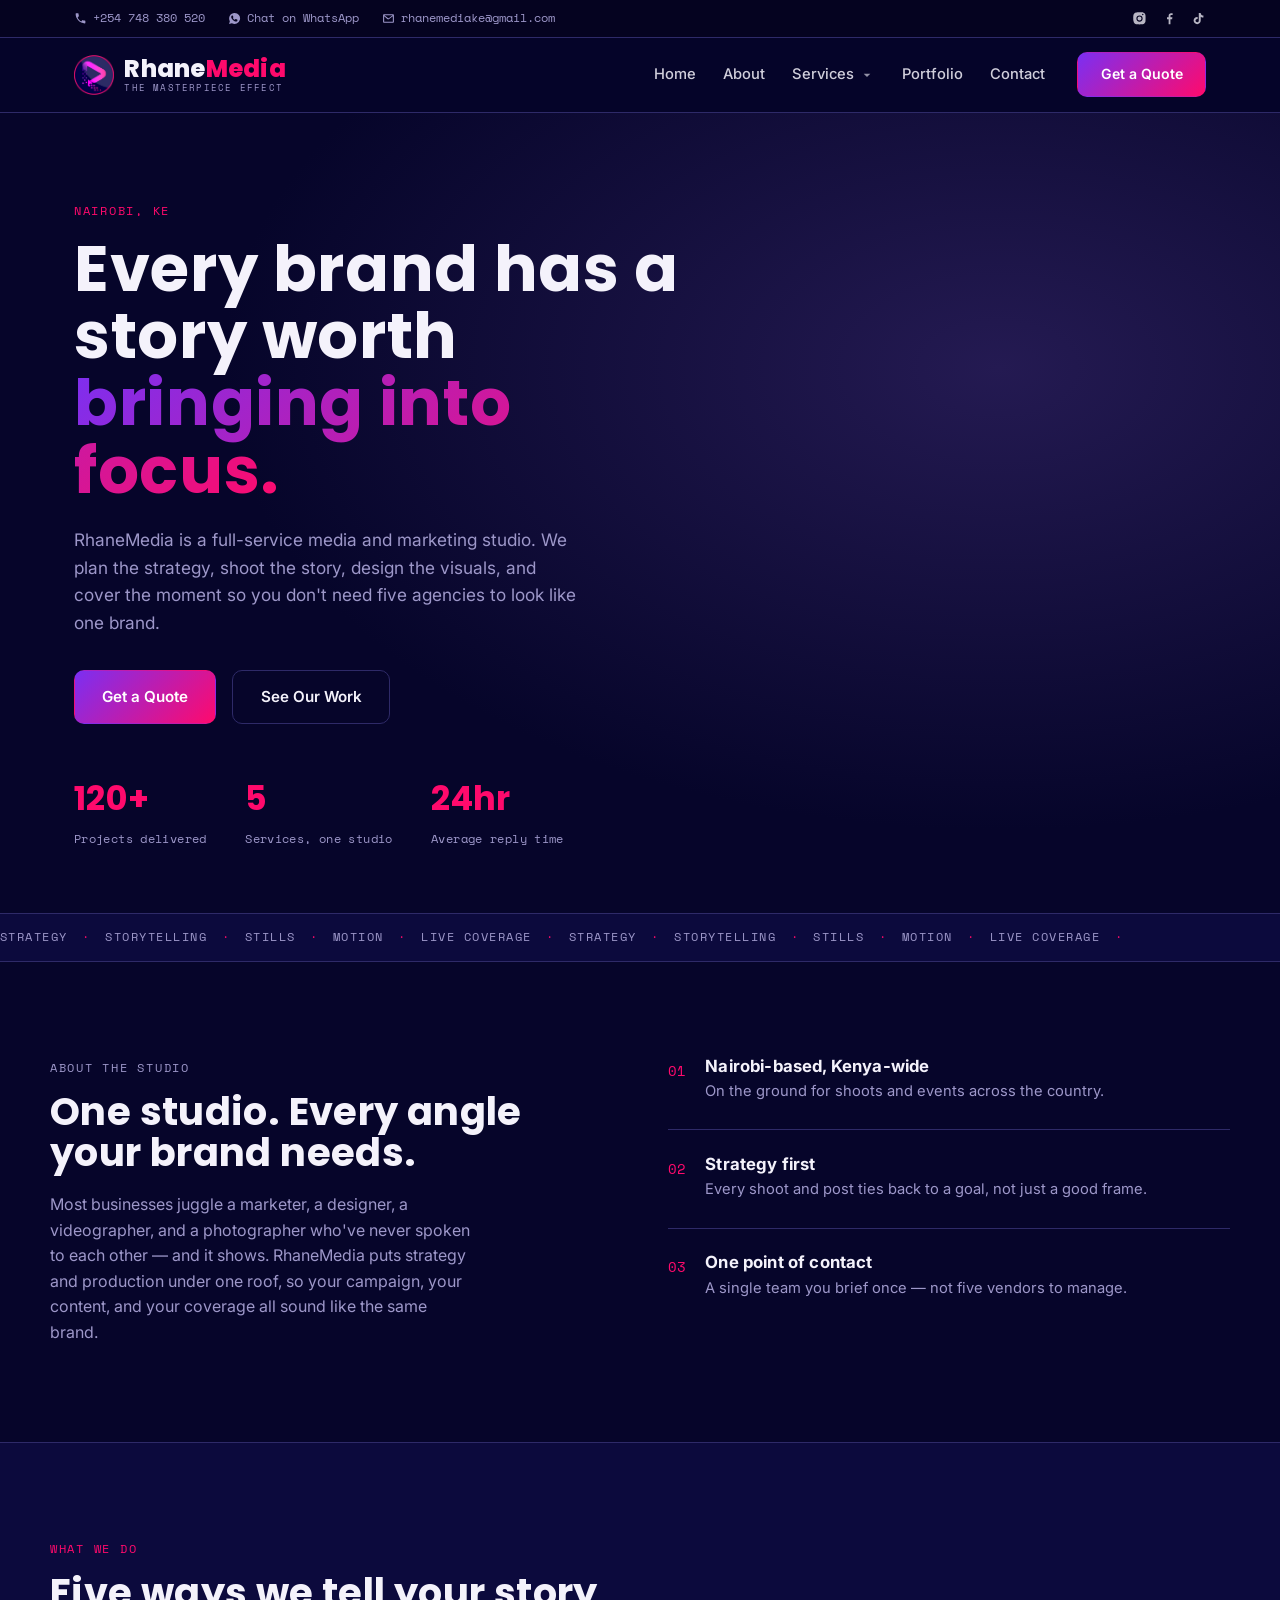
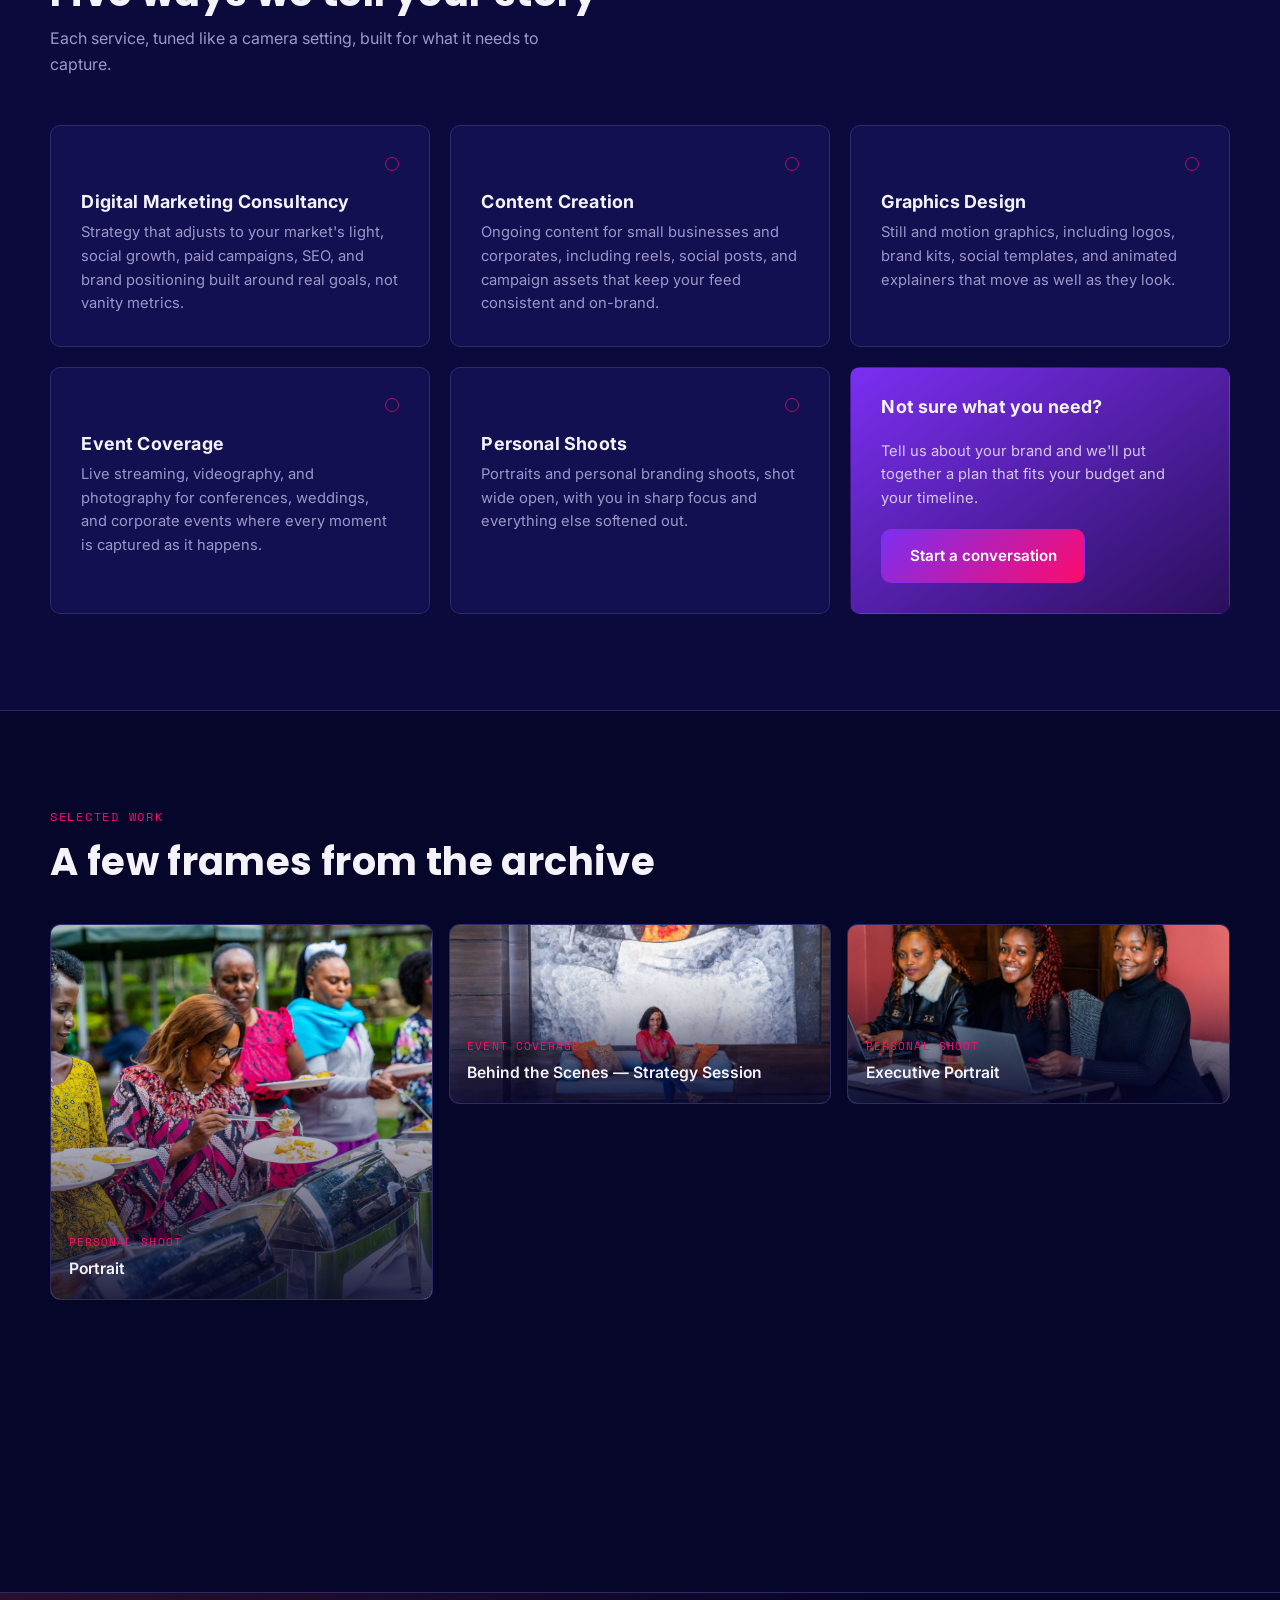
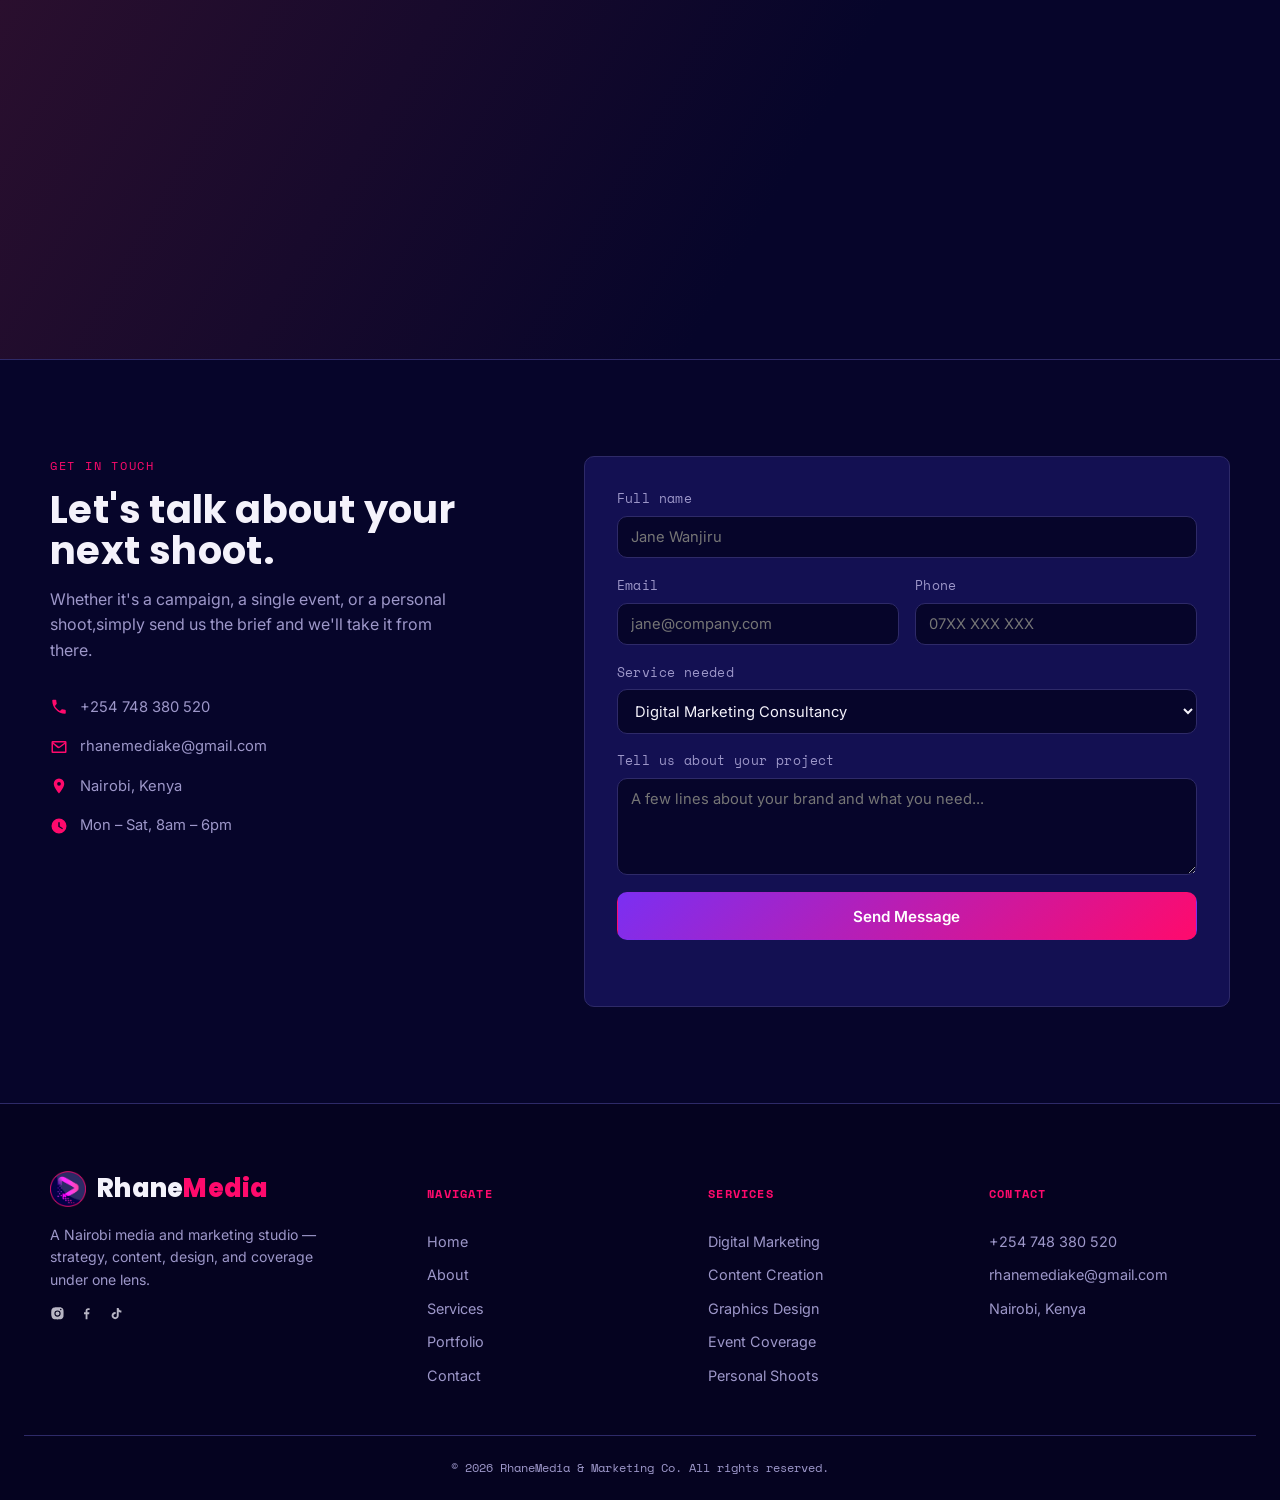
==== index.html @ 220471e3 "f" ====
<!DOCTYPE html>
<html lang="en">
<head>
<meta charset="UTF-8">
<meta name="viewport" content="width=device-width, initial-scale=1.0">
<title>RhaneMedia &mdash; Media &amp; Marketing Studio, Nairobi</title>
<meta name="description" content="RhaneMedia is a Nairobi-based media and marketing studio: digital marketing consultancy, content creation, graphics design, event coverage and personal shoots.">
<link rel="icon" type="image/png" href="logo.png">

<link rel="preconnect" href="https://fonts.googleapis.com">
<link rel="preconnect" href="https://fonts.gstatic.com" crossorigin>
<link href="https://fonts.googleapis.com/css2?family=Poppins:wght@700;800;900&family=Inter:wght@400;500;600;700&family=Space+Mono:wght@400;700&display=swap" rel="stylesheet">

<link rel="stylesheet" href="style.css">
</head>
<body>

<!-- ============ HEADER ============ -->
<header class="site-header" id="top">
  <div class="topbar">
    <div class="topbar__inner">
      <div class="topbar__contact">
        <a href="tel:+254748380520" class="topbar__item">
          <svg viewBox="0 0 24 24" class="icon" aria-hidden="true"><path d="M6.6 10.8c1.4 2.8 3.8 5.1 6.6 6.6l2.2-2.2c.3-.3.7-.4 1-.2 1.1.4 2.3.6 3.6.6.6 0 1 .4 1 1V20c0 .6-.4 1-1 1C10.9 21 3 13.1 3 3.4c0-.6.4-1 1-1h3.4c.6 0 1 .4 1 1 0 1.3.2 2.5.6 3.6.1.3 0 .7-.2 1L6.6 10.8z"/></svg>
          <span>+254 748 380 520</span>
        </a>
        <a href="https://wa.me/254748380520" class="topbar__item" target="_blank" rel="noopener">
          <svg viewBox="0 0 24 24" class="icon" aria-hidden="true"><path d="M12 2a10 10 0 0 0-8.6 15L2 22l5.2-1.4A10 10 0 1 0 12 2zm5.7 14.2c-.2.7-1.4 1.3-2 1.4-.5.1-1.1.1-1.8-.1-.4-.1-1-.3-1.7-.6-3-1.3-5-4.3-5.1-4.5-.2-.2-1.2-1.6-1.2-3.1s.8-2.2 1-2.5c.3-.3.6-.3.8-.3h.6c.2 0 .4 0 .7.5.2.6.8 2 .9 2.1.1.2.1.4 0 .6-.6 1.2-1.2 1.1-.7 1.9 1 1.6 1.8 2.1 3.2 2.8.2.1.4.1.5-.1.2-.2.8-.9 1-1.2s.4-.2.7-.1c.3.1 1.7.8 2 1 .3.1.5.2.6.3.1.2.1.9-.1 1.6z"/></svg>
          <span>Chat on WhatsApp</span>
        </a>
        <a class="topbar__item topbar__item--email">
          <svg viewBox="0 0 24 24" class="icon" aria-hidden="true"><path d="M2 5.5A1.5 1.5 0 0 1 3.5 4h17A1.5 1.5 0 0 1 22 5.5v13a1.5 1.5 0 0 1-1.5 1.5h-17A1.5 1.5 0 0 1 2 18.5v-13zM4.3 6l7.2 5.4a.8.8 0 0 0 1 0L19.7 6H4.3zM20 7.9l-6.9 5.2a2.8 2.8 0 0 1-3.4 0L4 7.9V18h16V7.9z"/></svg>
          <span>rhanemediake@gmail.com</span>
        </a>
      </div>
      <div class="topbar__social">
        <a href="https://www.instagram.com/rhanemediake?igsi=MWQyMW04NTRrZGdsNw==" aria-label="Instagram"><svg viewBox="0 0 24 24" class="icon" aria-hidden="true"><path d="M12 2c2.7 0 3.1 0 4.1.1 1 0 1.7.2 2.3.5.6.2 1.1.6 1.6 1.1.5.5.8.9 1.1 1.6.3.6.4 1.3.5 2.3.1 1 .1 1.4.1 4.1s0 3.1-.1 4.1c0 1-.2 1.7-.5 2.3-.2.6-.6 1.1-1.1 1.6-.5.5-.9.8-1.6 1.1-.6.3-1.3.4-2.3.5-1 .1-1.4.1-4.1.1s-3.1 0-4.1-.1c-1 0-1.7-.2-2.3-.5-.6-.2-1.1-.6-1.6-1.1-.5-.5-.8-.9-1.1-1.6-.3-.6-.4-1.3-.5-2.3C2 15.1 2 14.7 2 12s0-3.1.1-4.1c0-1 .2-1.7.5-2.3.2-.6.6-1.1 1.1-1.6.5-.5.9-.8 1.6-1.1.6-.3 1.3-.4 2.3-.5C8.9 2 9.3 2 12 2zm0 5a5 5 0 1 0 0 10 5 5 0 0 0 0-10zm0 8.2A3.2 3.2 0 1 1 12 8.8a3.2 3.2 0 0 1 0 6.4zm5.2-8.4a1.2 1.2 0 1 0 0-2.4 1.2 1.2 0 0 0 0 2.4z"/></svg></a>
        <a href="https://www.facebook.com/share/19Vv1hsTae/?mibextid=wwXIfr" aria-label="Facebook"><svg viewBox="0 0 24 24" class="icon" aria-hidden="true"><path d="M13.5 21v-8h2.7l.4-3.1h-3.1V8c0-.9.2-1.5 1.6-1.5H17V3.7c-.3 0-1.3-.1-2.4-.1-2.4 0-4 1.5-4 4.2v2.1H8v3.1h2.6v8h2.9z"/></svg></a>
        <a href="https://www.tiktok.com/@rhanemedia?_r=1&_t=ZS-99NEC92OIAJ" aria-label="Tiktok"><svg viewBox="0 0 24 24" class="icon" aria-hidden="true"><path d="M16.6 5.82s.51.5 0 0A4.278 4.278 0 0 1 15.54 3h-3.09v12.4a2.592 2.592 0 0 1-2.59 2.5c-1.42 0-2.6-1.16-2.6-2.6c0-1.72 1.66-3.01 3.37-2.48V9.66c-3.45-.46-6.47 2.22-6.47 5.64c0 3.33 2.76 5.7 5.69 5.7c3.14 0 5.69-2.55 5.69-5.7V9.01a7.35 7.35 0 0 0 4.3 1.38V7.3s-1.88.09-3.24-1.48z"/></svg></a>
      </div>
    </div>
  </div>

  <nav class="navbar" id="navbar">
    <div class="navbar__inner">
      <a href="#top" class="brand" aria-label="RhaneMedia — home">
        <img src="logo.png" alt="" class="brand__mark">
        <span class="brand__text">
          <span class="brand__name"><span class="brand__name-a">Rhane</span><span class="brand__name-b">Media</span></span>
          <span class="brand__tag">THE MASTERPIECE EFFECT</span>
        </span>
      </a>

      <button class="navbar__toggle" id="navToggle" aria-label="Toggle menu" aria-expanded="false" aria-controls="navMenu">
        <span></span><span></span><span></span>
      </button>

      <div class="navbar__menu" id="navMenu">
        <ul class="nav-links">
          <li><a href="#top">Home</a></li>
          <li><a href="#about">About</a></li>
          <li class="has-dropdown">
            <a href="#services">Services <svg viewBox="0 0 24 24" class="chevron" aria-hidden="true"><path d="M7 10l5 5 5-5z"/></svg></a>
            <ul class="dropdown">
              <li><a href="#svc-marketing">Digital Marketing Consultancy</a></li>
              <li><a href="#svc-content">Content Creation</a></li>
              <li><a href="#svc-graphics">Graphics Design</a></li>
              <li><a href="#svc-events">Event Coverage</a></li>
              <li><a href="#svc-personal">Personal Shoots</a></li>
            </ul>
          </li>
          <li><a href="#portfolio">Portfolio</a></li>
          <li><a href="#contact">Contact</a></li>
        </ul>
        <a href="#contact" class="btn btn--gold navbar__cta">Get a Quote</a>
      </div>
    </div>
  </nav>
</header>

<main>

  <!-- ============ HERO ============ -->
  <section class="hero" id="home">
    <div class="hero__inner">
      <div class="hero__copy">
        <p class="eyebrow"> NAIROBI, KE</p>
        <h1>Every brand has a story worth <span>bringing into focus.</span></h1>
        <p class="hero__lede">RhaneMedia is a full-service media and marketing studio. We plan the strategy, shoot the story, design the visuals, and cover the moment so you don't need five agencies to look like one brand.</p>
        <div class="hero__actions">
          <a href="#contact" class="btn btn--gold">Get a Quote</a>
          <a href="#portfolio" class="btn btn--ghost">See Our Work</a>
        </div>
        <dl class="hero__stats">
          <div><dt>120+</dt><dd>Projects delivered</dd></div>
          <div><dt>5</dt><dd>Services, one studio</dd></div>
          <div><dt>24hr</dt><dd>Average reply time</dd></div>
        </dl>
      </div>

    </div>

    <div class="marquee">
      <div class="marquee__track">
        <span>STRATEGY</span><span>&middot;</span><span>STORYTELLING</span><span>&middot;</span><span>STILLS</span><span>&middot;</span><span>MOTION</span><span>&middot;</span><span>LIVE COVERAGE</span><span>&middot;</span>
        <span>STRATEGY</span><span>&middot;</span><span>STORYTELLING</span><span>&middot;</span><span>STILLS</span><span>&middot;</span><span>MOTION</span><span>&middot;</span><span>LIVE COVERAGE</span><span>&middot;</span>
      </div>
    </div>
  </section>

  <!-- ============ ABOUT ============ -->
  <section class="about" id="about">
    <div class="about__inner">
      <div class="about__copy reveal">
        <p class="eyebrow">ABOUT THE STUDIO</p>
        <h2>One studio. Every angle your brand needs.</h2>
        <p>Most businesses juggle a marketer, a designer, a videographer, and a photographer who've never spoken to each other &mdash; and it shows. RhaneMedia puts strategy and production under one roof, so your campaign, your content, and your coverage all sound like the same brand.</p>
      </div>
      <ul class="about__points">
        <li class="reveal">
          <span class="about__num">01</span>
          <div><h3>Nairobi-based, Kenya-wide</h3><p>On the ground for shoots and events across the country.</p></div>
        </li>
        <li class="reveal">
          <span class="about__num">02</span>
          <div><h3>Strategy first</h3><p>Every shoot and post ties back to a goal, not just a good frame.</p></div>
        </li>
        <li class="reveal">
          <span class="about__num">03</span>
          <div><h3>One point of contact</h3><p>A single team you brief once &mdash; not five vendors to manage.</p></div>
        </li>
      </ul>
    </div>
  </section>

  <!-- ============ SERVICES ============ -->
  <section class="services" id="services">
    <div class="services__head reveal">
      <p class="eyebrow">WHAT WE DO</p>
      <h2>Five ways we tell your story</h2>
      <p class="services__sub">Each service, tuned like a camera setting, built for what it needs to capture.</p>
    </div>

    <div class="services__grid">
      <article class="service-card reveal" id="svc-marketing">
        <div class="service-card__top">
          <span class="service-card__setting"></span>
          <span class="service-card__focus" aria-hidden="true"></span>
        </div>
        <h3>Digital Marketing Consultancy</h3>
        <p>Strategy that adjusts to your market's light, social growth, paid campaigns, SEO, and brand positioning built around real goals, not vanity metrics.</p>
      </article>

      <article class="service-card reveal" id="svc-content">
        <div class="service-card__top">
          <span class="service-card__setting"></span>
          <span class="service-card__focus" aria-hidden="true"></span>
        </div>
        <h3>Content Creation</h3>
        <p>Ongoing content for small businesses and corporates, including reels, social posts, and campaign assets that keep your feed consistent and on-brand.</p>
      </article>

      <article class="service-card reveal" id="svc-graphics">
        <div class="service-card__top">
          <span class="service-card__setting"></span>
          <span class="service-card__focus" aria-hidden="true"></span>
        </div>
        <h3>Graphics Design</h3>
        <p>Still and motion graphics, including logos, brand kits, social templates, and animated explainers that move as well as they look.</p>
      </article>

      <article class="service-card reveal" id="svc-events">
        <div class="service-card__top">
          <span class="service-card__setting"></span>
          <span class="service-card__focus" aria-hidden="true"></span>
        </div>
        <h3>Event Coverage</h3>
        <p>Live streaming, videography, and photography for conferences, weddings, and corporate events where every moment is captured as it happens.</p>
      </article>

      <article class="service-card reveal" id="svc-personal">
        <div class="service-card__top">
          <span class="service-card__setting"></span>
          <span class="service-card__focus" aria-hidden="true"></span>
        </div>
        <h3>Personal Shoots</h3>
        <p>Portraits and personal branding shoots, shot wide open, with you in sharp focus and everything else softened out.</p>
      </article>

      <article class="service-card service-card--cta reveal">
        <h3>Not sure what you need?</h3>
        <p>Tell us about your brand and we'll put together a plan that fits your budget and your timeline.</p>
        <a href="#contact" class="btn btn--gold">Start a conversation</a>
      </article>
    </div>
  </section>

  <!-- ============ PORTFOLIO ============ -->
  <section class="portfolio" id="portfolio">
    <div class="portfolio__head reveal">
      <p class="eyebrow">SELECTED WORK</p>
      <h2>A few frames from the archive</h2>
    </div>
    <div class="portfolio__grid">
      <div class="portfolio__tile reveal portfolio__tile--tall">
        <img src="assets/summit-speaker.jpg" alt="Speaker presenting at a corporate summit" class="portfolio__img" loading="lazy">
        <span class="portfolio__tag">PERSONAL SHOOT</span>
        <span class="portfolio__title">Portrait</span>
      </div>
      <div class="portfolio__tile reveal">
        <img src="assets/strategy-session.jpg " alt="Team working on laptops during a strategy session" class="portfolio__img" loading="lazy">
        <span class="portfolio__tag">EVENT COVERAGE</span>
        <span class="portfolio__title">Behind the Scenes &mdash; Strategy Session</span>
      </div>
      <div class="portfolio__tile reveal">
        <img src="assets/executive-portrait.jpg" alt="Executive portrait" class="portfolio__img" loading="lazy">
        <span class="portfolio__tag">PERSONAL SHOOT</span>
        <span class="portfolio__title">Executive Portrait</span>
      </div>
      <div class="portfolio__tile reveal">
        <img src="assets/brand-activation.jpg" alt="Guest holding a branded photo prop at an activation" class="portfolio__img" loading="lazy">
        <span class="portfolio__tag">EVENT COVERAGE</span>
        <span class="portfolio__title">Outdoor Reception &mdash; Luncheon</span>
      </div>
      <div class="portfolio__tile reveal portfolio__tile--tall">
        <img src="assets/outdoor-reception.jpg" alt="Guests being served at an outdoor reception buffet" class="portfolio__img" loading="lazy">
        <span class="portfolio__tag">EVENT COVERAGE</span>
        <span class="portfolio__title">Indoor Reception &mdash; Dinner Service</span>
      </div>
      <div class="portfolio__tile reveal">
        <img src="assets/team-coverage.jpg" alt="Two team members posing together at an event" class="portfolio__img" loading="lazy">
        <span class="portfolio__tag">EVENT COVERAGE</span>
        <span class="portfolio__title">On-Site Team Coverage</span>
      </div>
    </div>
    
  </section>

  <!-- ============ CTA BANNER ============ -->
  <section class="cta-banner">
    <div class="cta-banner__inner reveal">
      <h2>Ready to bring your brand into focus?</h2>
      <p>Tell us what you're building and we'll get back to you within one business day.</p>
      <a href="#contact" class="btn btn--gold">Get a Quote</a>
    </div>
  </section>

  <!-- ============ CONTACT ============ -->
  <section class="contact" id="contact">
    <div class="contact__inner">
      <div class="contact__info reveal">
        <p class="eyebrow">GET IN TOUCH</p>
        <h2>Let's talk about your next shoot.</h2>
        <p class="contact__lede">Whether it's a campaign, a single event, or a personal shoot,simply send us the brief and we'll take it from there.</p>
        <ul class="contact__list">
          <li><svg viewBox="0 0 24 24" class="icon" aria-hidden="true"><path d="M6.6 10.8c1.4 2.8 3.8 5.1 6.6 6.6l2.2-2.2c.3-.3.7-.4 1-.2 1.1.4 2.3.6 3.6.6.6 0 1 .4 1 1V20c0 .6-.4 1-1 1C10.9 21 3 13.1 3 3.4c0-.6.4-1 1-1h3.4c.6 0 1 .4 1 1 0 1.3.2 2.5.6 3.6.1.3 0 .7-.2 1L6.6 10.8z"/></svg><span>+254 748 380 520</span></li>
          <li><svg viewBox="0 0 24 24" class="icon" aria-hidden="true"><path d="M2 5.5A1.5 1.5 0 0 1 3.5 4h17A1.5 1.5 0 0 1 22 5.5v13a1.5 1.5 0 0 1-1.5 1.5h-17A1.5 1.5 0 0 1 2 18.5v-13zM4.3 6l7.2 5.4a.8.8 0 0 0 1 0L19.7 6H4.3zM20 7.9l-6.9 5.2a2.8 2.8 0 0 1-3.4 0L4 7.9V18h16V7.9z"/></svg><span>rhanemediake@gmail.com</span></li>
          <li><svg viewBox="0 0 24 24" class="icon" aria-hidden="true"><path d="M12 2a7 7 0 0 0-7 7c0 5.2 7 13 7 13s7-7.8 7-13a7 7 0 0 0-7-7zm0 9.5A2.5 2.5 0 1 1 12 6.5a2.5 2.5 0 0 1 0 5z"/></svg><span>Nairobi, Kenya</span></li>
          <li><svg viewBox="0 0 24 24" class="icon" aria-hidden="true"><path d="M12 2a10 10 0 1 0 0 20 10 10 0 0 0 0-20zm1 5v5.4l4.2 2.5-.8 1.3L11 13V7h2z"/></svg><span>Mon &ndash; Sat, 8am &ndash; 6pm</span></li>
        </ul>
      </div>

      <form class="contact__form reveal" id="contactForm" novalidate>
        <div class="form-row">
          <label for="name">Full name</label>
          <input type="text" id="name" name="name" placeholder="Jane Wanjiru" required>
        </div>
        <div class="form-row form-row--split">
          <div>
            <label for="email">Email</label>
            <input type="email" id="email" name="email" placeholder="jane@company.com" required>
          </div>
          <div>
            <label for="phone">Phone</label>
            <input type="tel" id="phone" name="phone" placeholder="07XX XXX XXX">
          </div>
        </div>
        <div class="form-row">
          <label for="service">Service needed</label>
          <select id="service" name="service">
            <option>Digital Marketing Consultancy</option>
            <option>Content Creation</option>
            <option>Graphics Design</option>
            <option>Event Coverage</option>
            <option>Personal Shoots</option>
            <option>Not sure yet</option>
          </select>
        </div>
        <div class="form-row">
          <label for="message">Tell us about your project</label>
          <textarea id="message" name="message" rows="4" placeholder="A few lines about your brand and what you need..."></textarea>
        </div>
        <button type="submit" class="btn btn--gold btn--block">Send Message</button>
        <p class="form-note" id="formNote" role="status" aria-live="polite"></p>
      </form>
    </div>
  </section>

</main>

<!-- ============ FOOTER ============ -->
<footer class="site-footer">
  <div class="site-footer__inner">
    <div class="site-footer__brand">
      <div class="site-footer__brand-row">
        <img src="logo.png" alt="RhaneMedia logo" class="brand__mark">
        <span class="brand__name"><span class="brand__name-a">Rhane</span><span class="brand__name-b">Media</span></span>
      </div>
      <p>A Nairobi media and marketing studio &mdash; strategy, content, design, and coverage under one lens.</p>
      <div class="topbar__social">
        <a href="https://www.instagram.com/rhanemediake?igsi=MWQyMW04NTRrZGdsNw==" aria-label="Instagram"><svg viewBox="0 0 24 24" class="icon" aria-hidden="true"><path d="M12 2c2.7 0 3.1 0 4.1.1 1 0 1.7.2 2.3.5.6.2 1.1.6 1.6 1.1.5.5.8.9 1.1 1.6.3.6.4 1.3.5 2.3.1 1 .1 1.4.1 4.1s0 3.1-.1 4.1c0 1-.2 1.7-.5 2.3-.2.6-.6 1.1-1.1 1.6-.5.5-.9.8-1.6 1.1-.6.3-1.3.4-2.3.5-1 .1-1.4.1-4.1.1s-3.1 0-4.1-.1c-1 0-1.7-.2-2.3-.5-.6-.2-1.1-.6-1.6-1.1-.5-.5-.8-.9-1.1-1.6-.3-.6-.4-1.3-.5-2.3C2 15.1 2 14.7 2 12s0-3.1.1-4.1c0-1 .2-1.7.5-2.3.2-.6.6-1.1 1.1-1.6.5-.5.9-.8 1.6-1.1.6-.3 1.3-.4 2.3-.5C8.9 2 9.3 2 12 2zm0 5a5 5 0 1 0 0 10 5 5 0 0 0 0-10zm0 8.2A3.2 3.2 0 1 1 12 8.8a3.2 3.2 0 0 1 0 6.4zm5.2-8.4a1.2 1.2 0 1 0 0-2.4 1.2 1.2 0 0 0 0 2.4z"/></svg></a>
        <a href="https://www.facebook.com/share/19Vv1hsTae/?mibextid=wwXIfr" aria-label="Facebook"><svg viewBox="0 0 24 24" class="icon" aria-hidden="true"><path d="M13.5 21v-8h2.7l.4-3.1h-3.1V8c0-.9.2-1.5 1.6-1.5H17V3.7c-.3 0-1.3-.1-2.4-.1-2.4 0-4 1.5-4 4.2v2.1H8v3.1h2.6v8h2.9z"/></svg></a>
        <a href="https://www.tiktok.com/@rhanemedia?_r=1&_t=ZS-99NEC92OIAJ" aria-label="Tiktok"><svg viewBox="0 0 24 24" class="icon" aria-hidden="true"><path d="M16.6 5.82s.51.5 0 0A4.278 4.278 0 0 1 15.54 3h-3.09v12.4a2.592 2.592 0 0 1-2.59 2.5c-1.42 0-2.6-1.16-2.6-2.6c0-1.72 1.66-3.01 3.37-2.48V9.66c-3.45-.46-6.47 2.22-6.47 5.64c0 3.33 2.76 5.7 5.69 5.7c3.14 0 5.69-2.55 5.69-5.7V9.01a7.35 7.35 0 0 0 4.3 1.38V7.3s-1.88.09-3.24-1.48z"/></svg></a>
      </div>
    </div>

    <div class="site-footer__col">
      <h4>Navigate</h4>
      <a href="#top">Home</a>
      <a href="#about">About</a>
      <a href="#services">Services</a>
      <a href="#portfolio">Portfolio</a>
      <a href="#contact">Contact</a>
    </div>

    <div class="site-footer__col">
      <h4>Services</h4>
      <a href="#svc-marketing">Digital Marketing</a>
      <a href="#svc-content">Content Creation</a>
      <a href="#svc-graphics">Graphics Design</a>
      <a href="#svc-events">Event Coverage</a>
      <a href="#svc-personal">Personal Shoots</a>
    </div>

    <div class="site-footer__col">
      <h4>Contact</h4>
      <a href="tel:+254748380520">+254 748 380 520</a>
      <a href="mailto:rhanemediake@gmail.com">rhanemediake@gmail.com</a>
      <span>Nairobi, Kenya</span>
    </div>
  </div>
  <div class="site-footer__bottom">
    <span>&copy; <span id="year"></span> RhaneMedia &amp; Marketing Co. All rights reserved.</span>
  </div>
</footer>

<script src="script.js"></script>
</body>
</html>
---- style.css ----
/* =========================================================
   RHANEMEDIA — design tokens
   Palette lifted directly from the logo: deep navy, hot pink
   ring/wordmark, violet-to-magenta play-mark gradient.
   Display: Poppins · Body: Inter · Utility: Space Mono
   ========================================================= */
:root{
  --bg:            #06052a;
  --bg-alt:        #0c0a3d;
  --surface:       #131052;
  --surface-line:  #2e2a68;
  --cream:         #f4f2fb;
  --muted:         #9d97c9;
  --gold:          #ff0a6c;   /* hot pink — from logo ring + "MEDIA" wordmark */
  --gold-dim:      #b3125a;
  --teal:          #7b2ff2;   /* violet — from the play-mark gradient */
  --teal-bright:   #e034ea;   /* magenta-violet highlight */

  --gradient-brand: linear-gradient(135deg, var(--teal) 0%, var(--gold) 100%);

  --font-display: 'Poppins', sans-serif;
  --font-body:    'Inter', sans-serif;
  --font-mono:    'Space Mono', monospace;

  --container: 1180px;
  --radius: 10px;
}

*,*::before,*::after{ box-sizing:border-box; }
html{ scroll-behavior:smooth; }
body{
  margin:0;
  background:var(--bg);
  color:var(--cream);
  font-family:var(--font-body);
  font-size:16px;
  line-height:1.6;
  -webkit-font-smoothing:antialiased;
}
img,svg{ display:block; max-width:100%; }
a{ color:inherit; text-decoration:none; }
ul{ list-style:none; margin:0; padding:0; }
h1,h2,h3{ font-family:var(--font-display); font-weight:700; line-height:1.05; margin:0; letter-spacing:0.01em; }
p{ margin:0; }
button{ font-family:inherit; cursor:pointer; }
input,select,textarea{ font-family:inherit; }

:focus-visible{
  outline:2px solid var(--gold);
  outline-offset:3px;
}

.eyebrow{
  font-family:var(--font-mono);
  font-size:0.78rem;
  letter-spacing:0.14em;
  color:var(--gold);
  margin:0 0 0.9rem;
  text-transform:uppercase;
}

.btn{
  display:inline-flex;
  align-items:center;
  justify-content:center;
  gap:0.5rem;
  padding:0.85rem 1.7rem;
  font-family:var(--font-body);
  font-weight:600;
  font-size:0.95rem;
  border-radius:var(--radius);
  border:1px solid transparent;
  transition:transform 0.15s ease, background 0.2s ease, border-color 0.2s ease, color .2s ease;
  white-space:nowrap;
}
.btn--gold{ background:var(--gradient-brand); color:#fff; }
.btn--gold:hover{ background:linear-gradient(135deg, var(--teal-bright) 0%, #ff4d94 100%); transform:translateY(-2px); }
.btn--ghost{ border-color:var(--surface-line); color:var(--cream); }
.btn--ghost:hover{ border-color:var(--gold); color:var(--gold); transform:translateY(-2px); }
.btn--block{ width:100%; }

.icon{ width:18px; height:18px; fill:currentColor; flex-shrink:0; }

/* =========================================================
   HEADER
   ========================================================= */
.site-header{ position:sticky; top:0; z-index:100; }

.topbar{
  background:#050320;
  border-bottom:1px solid var(--surface-line);
  font-family:var(--font-mono);
  font-size:0.74rem;
}
.topbar__inner{
  max-width:var(--container);
  margin:0 auto;
  padding:0.55rem 1.5rem;
  display:flex;
  align-items:center;
  justify-content:space-between;
  gap:1rem;
}
.topbar__contact{ display:flex; align-items:center; gap:1.4rem; flex-wrap:wrap; }
.topbar__item{ display:flex; align-items:center; gap:0.4rem; color:var(--muted); transition:color .2s; }
.topbar__item .icon{ width:13px; height:13px; }
.topbar__item:hover{ color:var(--gold); }
.topbar__social{ display:flex; align-items:center; gap:0.9rem; }
.topbar__social .icon{ width:15px; height:15px; opacity:0.75; transition:opacity .2s, fill .2s; }
.topbar__social a:hover .icon{ opacity:1; fill:var(--gold); }

.navbar{
  background:rgba(6,5,42,0.92);
  backdrop-filter:blur(10px);
  border-bottom:1px solid var(--surface-line);
}
.navbar__inner{
  max-width:var(--container);
  margin:0 auto;
  padding:0.9rem 1.5rem;
  display:flex;
  align-items:center;
  justify-content:space-between;
  gap:2rem;
}

/* Brand mark — real logo asset, transparent PNG so the logo's own
   navy circle blends seamlessly into the dark navbar/footer. */
.brand{ display:flex; align-items:center; gap:0.65rem; }
.brand__mark{ width:40px; height:40px; object-fit:contain; flex-shrink:0; }
.brand__text{ display:flex; flex-direction:column; line-height:1.1; }
.brand__name{ font-family:var(--font-display); font-weight:800; font-size:1.5rem; letter-spacing:0.01em; }
.brand__name-a{ color:var(--cream); }
.brand__name-b{ color:var(--gold); }
.brand__tag{ font-family:var(--font-mono); font-size:0.58rem; letter-spacing:0.13em; color:var(--muted); }

.navbar__toggle{
  display:none;
  flex-direction:column;
  justify-content:center;
  gap:5px;
  width:34px; height:34px;
  background:none; border:none; padding:0;
}
.navbar__toggle span{ display:block; height:2px; background:var(--cream); border-radius:2px; transition:transform .25s ease, opacity .25s ease; }
.navbar__toggle[aria-expanded="true"] span:nth-child(1){ transform:translateY(7px) rotate(45deg); }
.navbar__toggle[aria-expanded="true"] span:nth-child(2){ opacity:0; }
.navbar__toggle[aria-expanded="true"] span:nth-child(3){ transform:translateY(-7px) rotate(-45deg); }

.navbar__menu{ display:flex; align-items:center; gap:2rem; }
.nav-links{ display:flex; align-items:center; gap:1.7rem; }
.nav-links > li > a{
  display:flex; align-items:center; gap:0.3rem;
  font-size:0.92rem; font-weight:500;
  color:var(--cream); opacity:0.85;
  padding:0.4rem 0;
  transition:opacity .2s, color .2s;
}
.nav-links > li > a:hover{ opacity:1; color:var(--gold); }
.chevron{ width:16px; height:16px; fill:currentColor; opacity:0.7; transition:transform .2s; }
.has-dropdown{ position:relative; }
.has-dropdown:hover > a .chevron, .has-dropdown:focus-within > a .chevron{ transform:rotate(180deg); }

.dropdown{
  position:absolute; top:100%; left:-1rem;
  min-width:240px;
  background:var(--surface);
  border:1px solid var(--surface-line);
  border-radius:var(--radius);
  padding:0.5rem;
  opacity:0; visibility:hidden; transform:translateY(6px);
  transition:opacity .18s ease, transform .18s ease, visibility .18s;
  box-shadow:0 18px 34px rgba(0,0,0,0.5);
}
.has-dropdown:hover .dropdown,
.has-dropdown:focus-within .dropdown{ opacity:1; visibility:visible; transform:translateY(0); }
.dropdown li a{
  display:block; padding:0.6rem 0.8rem; font-size:0.88rem;
  color:var(--muted); border-radius:var(--radius);
  transition:background .15s, color .15s;
}
.dropdown li a:hover{ background:rgba(255,10,108,0.1); color:var(--gold); }

.navbar__cta{ padding:0.65rem 1.4rem; font-size:0.88rem; }

/* =========================================================
   HERO
   ========================================================= */
.hero{ position:relative; overflow:hidden; background:radial-gradient(ellipse at 78% 30%, #241a52 0%, var(--bg) 55%); }
.hero__inner{
  max-width:var(--container);
  margin:0 auto;
  padding:5.5rem 1.5rem 4rem;
  display:grid;
  grid-template-columns:1.1fr 0.9fr;
  align-items:center;
  gap:2rem;
}
.hero__copy h1{
  font-size:clamp(2.5rem, 5vw, 4.1rem);
  color:var(--cream);
  margin:0 0 1.4rem;
}
.hero__copy h1 span{
  background:var(--gradient-brand);
  -webkit-background-clip:text;
  background-clip:text;
  color:transparent;
}
.hero__lede{ max-width:46ch; color:var(--muted); font-size:1.08rem; margin-bottom:2.1rem; }
.hero__actions{ display:flex; gap:1rem; flex-wrap:wrap; margin-bottom:3rem; }

.hero__stats{ display:flex; gap:2.4rem; margin:0; }
.hero__stats dt{ font-family:var(--font-display); font-size:2.1rem; color:var(--gold); font-weight:700; }
.hero__stats dd{ margin:0.2rem 0 0; font-size:0.78rem; color:var(--muted); font-family:var(--font-mono); letter-spacing:0.03em; }

/* Hero visual: the animated aperture keeps its exact motion/JS hook,
   just recolored via the tokens above, with a faint engraved watermark
   of the real logo mark glowing behind it. */
.hero__visual{ position:relative; display:flex; justify-content:center; align-items:center; }
.hero__visual::before{
  content:"";
  position:absolute;
  inset:-18%;
  background:url('assets/logo-mark.png') center/contain no-repeat;
  opacity:0.07;
  filter:blur(0.5px);
  z-index:0;
  pointer-events:none;
}
.aperture-hero{ position:relative; z-index:1; width:min(420px, 100%); }
.aperture-hero__ring{ fill:none; stroke:var(--surface-line); stroke-width:1; }
.aperture-hero__ring--outer{ stroke:var(--teal); stroke-opacity:0.55; stroke-dasharray:2 6; }
.aperture-hero__blades path{ fill:var(--gold); opacity:0.16; }
.aperture-hero__hole{ fill:var(--bg); stroke:var(--gold); stroke-width:1.5; }
.aperture-hero__blades{ transform-origin:200px 200px; animation:apertureSpin 40s linear infinite; }

@keyframes apertureSpin{
  0%{ transform:rotate(0deg); }
  50%{ transform:rotate(14deg); }
  100%{ transform:rotate(0deg); }
}

.marquee{
  border-top:1px solid var(--surface-line);
  border-bottom:1px solid var(--surface-line);
  background:var(--bg-alt);
  overflow:hidden;
  white-space:nowrap;
}
.marquee__track{
  display:inline-flex;
  gap:0.9rem;
  padding:0.85rem 0;
  font-family:var(--font-mono);
  font-size:0.78rem;
  letter-spacing:0.12em;
  color:var(--muted);
  animation:marquee 26s linear infinite;
}
.marquee__track span:nth-child(2n){ color:var(--gold); }
@keyframes marquee{
  from{ transform:translateX(0); }
  to{ transform:translateX(-50%); }
}

/* =========================================================
   ABOUT
   ========================================================= */
.about{ padding:6rem 1.5rem; background:var(--bg); }
.about__inner{
  max-width:var(--container);
  margin:0 auto;
  display:grid;
  grid-template-columns:1fr 1fr;
  gap:3.5rem;
}
.about__copy h2{ font-size:clamp(1.9rem,3vw,2.6rem); margin-bottom:1.2rem; }
.about__copy p{ color:var(--muted); max-width:42ch; }

.about__points{ display:flex; flex-direction:column; gap:1.6rem; }
.about__points li{ display:flex; gap:1.2rem; align-items:flex-start; padding-bottom:1.6rem; border-bottom:1px solid var(--surface-line); }
.about__points li:last-child{ border-bottom:none; padding-bottom:0; }
.about__num{ font-family:var(--font-mono); color:var(--gold); font-size:0.85rem; padding-top:0.2rem; }
.about__points h3{ font-family:var(--font-body); font-weight:700; font-size:1.05rem; margin-bottom:0.3rem; }
.about__points p{ color:var(--muted); font-size:0.92rem; }

/* =========================================================
   SERVICES
   ========================================================= */
.services{ padding:6rem 1.5rem; background:var(--bg-alt); border-top:1px solid var(--surface-line); border-bottom:1px solid var(--surface-line); }
.services__head{ max-width:var(--container); margin:0 auto 3rem; }
.services__head h2{ font-size:clamp(1.9rem,3vw,2.6rem); margin-bottom:0.8rem; }
.services__sub{ color:var(--muted); max-width:50ch; }

.services__grid{
  max-width:var(--container);
  margin:0 auto;
  display:grid;
  grid-template-columns:repeat(3, 1fr);
  gap:1.25rem;
}
.service-card{
  background:var(--surface);
  border:1px solid var(--surface-line);
  border-radius:var(--radius);
  padding:1.9rem;
  transition:border-color .2s ease, transform .2s ease;
}
.service-card:hover{ border-color:var(--gold-dim); transform:translateY(-4px); }
.service-card__top{ display:flex; align-items:center; justify-content:space-between; margin-bottom:1.4rem; }
.service-card__setting{ font-family:var(--font-mono); font-size:0.72rem; letter-spacing:0.08em; color:var(--teal-bright); }
.service-card__focus{
  width:14px; height:14px; border-radius:50%;
  border:1.5px solid var(--gold-dim);
  transition:transform .25s ease, border-color .25s ease;
}
.service-card:hover .service-card__focus{ transform:scale(0.55); border-color:var(--gold); background:var(--gold); }
.service-card h3{ font-family:var(--font-body); font-weight:700; font-size:1.12rem; margin-bottom:0.6rem; }
.service-card p{ color:var(--muted); font-size:0.92rem; }

.service-card--cta{
  background:linear-gradient(145deg, var(--teal) 0%, #2a0f5c 100%);
  border-color:transparent;
  display:flex; flex-direction:column; justify-content:center; gap:0.8rem;
}
.service-card--cta h3{ color:var(--cream); }
.service-card--cta p{ color:rgba(244,242,251,0.8); }
.service-card--cta .btn{ align-self:flex-start; margin-top:0.4rem; }

/* =========================================================
   PORTFOLIO
   ========================================================= */
.portfolio{ padding:6rem 1.5rem; }
.portfolio__head{ max-width:var(--container); margin:0 auto 2.6rem; }
.portfolio__head h2{ font-size:clamp(1.9rem,3vw,2.6rem); }

.portfolio__grid{
  max-width:var(--container);
  margin:0 auto;
  display:grid;
  grid-template-columns:repeat(3, 1fr);
  grid-auto-rows:180px;
  gap:1rem;
}
.portfolio__tile{
  position:relative;
  border-radius:var(--radius);
  background:
    linear-gradient(160deg, rgba(255,10,108,0.14), rgba(123,47,242,0.22)),
    repeating-linear-gradient(135deg, var(--surface) 0 2px, var(--bg-alt) 2px 4px);
  border:1px solid var(--surface-line);
  display:flex; flex-direction:column; justify-content:flex-end;
  padding:1.1rem;
  overflow:hidden;
  transition:transform .25s ease, border-color .25s ease;
}
.portfolio__tile:hover{ transform:translateY(-4px); border-color:var(--gold-dim); }
.portfolio__tile--tall{ grid-row:span 2; }
.portfolio__img{
  position:absolute;
  inset:0;
  width:100%;
  height:100%;
  object-fit:cover;
  z-index:0;
  transition:transform .4s ease;
}
.portfolio__tile:hover .portfolio__img{ transform:scale(1.05); }
.portfolio__tile::after{
  content:"";
  position:absolute;
  inset:0;
  background:linear-gradient(to top, rgba(6,5,42,.88) 0%, rgba(6,5,42,.15) 55%, transparent 75%);
  z-index:1;
}
.portfolio__tag,
.portfolio__title{ position:relative; z-index:2; }
.portfolio__tag{ font-family:var(--font-mono); font-size:0.68rem; letter-spacing:0.1em; color:var(--gold); margin-bottom:0.3rem; }
.portfolio__title{ font-family:var(--font-body); font-weight:600; font-size:0.98rem; color:var(--cream); }
.portfolio__note{ max-width:var(--container); margin:1.6rem auto 0; color:var(--muted); font-size:0.82rem; font-style:italic; }

/* =========================================================
   CTA BANNER
   ========================================================= */
.cta-banner{
  background:linear-gradient(120deg, #2a0f2e 0%, var(--bg) 60%);
  border-top:1px solid var(--surface-line);
  border-bottom:1px solid var(--surface-line);
  padding:5rem 1.5rem;
  text-align:center;
}
.cta-banner__inner{ max-width:640px; margin:0 auto; }
.cta-banner h2{ font-size:clamp(1.8rem,3.4vw,2.5rem); margin-bottom:0.9rem; }
.cta-banner p{ color:var(--muted); margin-bottom:1.8rem; }

/* =========================================================
   CONTACT
   ========================================================= */
.contact{ padding:6rem 1.5rem; }
.contact__inner{
  max-width:var(--container);
  margin:0 auto;
  display:grid;
  grid-template-columns:0.85fr 1.15fr;
  gap:3.5rem;
}
.contact__info h2{ font-size:clamp(1.9rem,3vw,2.6rem); margin-bottom:1rem; }
.contact__lede{ color:var(--muted); max-width:40ch; margin-bottom:2rem; }
.contact__list{ display:flex; flex-direction:column; gap:1rem; }
.contact__list li{ display:flex; align-items:center; gap:0.75rem; color:var(--muted); font-size:0.92rem; }
.contact__list .icon{ color:var(--gold); }

.contact__form{
  background:var(--surface);
  border:1px solid var(--surface-line);
  border-radius:var(--radius);
  padding:2rem;
  display:flex; flex-direction:column; gap:1.1rem;
}
.form-row{ display:flex; flex-direction:column; gap:0.4rem; }
.form-row--split{ display:grid; grid-template-columns:1fr 1fr; gap:1rem; }
.form-row--split > div{ display:flex; flex-direction:column; gap:0.4rem; }
label{ font-size:0.8rem; color:var(--muted); font-family:var(--font-mono); letter-spacing:0.03em; }
input, select, textarea{
  background:var(--bg);
  border:1px solid var(--surface-line);
  color:var(--cream);
  padding:0.7rem 0.85rem;
  border-radius:var(--radius);
  font-size:0.92rem;
  transition:border-color .2s;
}
input:focus, select:focus, textarea:focus{ border-color:var(--gold); outline:none; }
textarea{ resize:vertical; }
.form-note{ font-size:0.85rem; color:var(--teal-bright); min-height:1.2em; }

/* =========================================================
   FOOTER
   ========================================================= */
.site-footer{ background:#050320; border-top:1px solid var(--surface-line); padding:4rem 1.5rem 0; }
.site-footer__inner{
  max-width:var(--container);
  margin:0 auto;
  display:grid;
  grid-template-columns:1.4fr 1fr 1fr 1fr;
  gap:2.5rem;
  padding-bottom:3rem;
}
.site-footer__brand{ display:flex; flex-direction:column; gap:0.9rem; }
.site-footer__brand-row{ display:flex; align-items:center; gap:0.7rem; }
.site-footer__brand-row .brand__mark{ width:36px; height:36px; }
.site-footer__brand .brand__name{ font-family:var(--font-display); font-size:1.6rem; font-weight:800; }
.site-footer__brand p{ color:var(--muted); font-size:0.88rem; margin:0; max-width:32ch; }
.site-footer__col h4{ font-family:var(--font-mono); font-size:0.75rem; letter-spacing:0.1em; color:var(--gold); margin-bottom:1rem; text-transform:uppercase; }
.site-footer__col{ display:flex; flex-direction:column; gap:0.65rem; }
.site-footer__col a, .site-footer__col span{ color:var(--muted); font-size:0.9rem; transition:color .2s; }
.site-footer__col a:hover{ color:var(--gold); }
.site-footer__bottom{
  border-top:1px solid var(--surface-line);
  padding:1.4rem 0;
  text-align:center;
  font-size:0.78rem;
  color:var(--muted);
  font-family:var(--font-mono);
}

/* =========================================================
   SCROLL REVEAL
   ========================================================= */
.reveal{ opacity:0; transform:translateY(18px); transition:opacity .6s ease, transform .6s ease; }
.reveal.is-visible{ opacity:1; transform:translateY(0); }

/* =========================================================
   RESPONSIVE
   ========================================================= */
@media (max-width: 980px){
  .hero__inner{ grid-template-columns:1fr; }
  .hero__visual{ order:-1; max-width:280px; margin:0 auto; }
  .about__inner{ grid-template-columns:1fr; }
  .services__grid{ grid-template-columns:repeat(2, 1fr); }
  .portfolio__grid{ grid-template-columns:repeat(2, 1fr); }
  .contact__inner{ grid-template-columns:1fr; }
  .site-footer__inner{ grid-template-columns:1fr 1fr; }
}

@media (max-width: 760px){
  .topbar__contact{ display:none; }
  .topbar__inner{ justify-content:flex-end; }

  .navbar__toggle{ display:flex; }
  .navbar__menu{
    position:absolute; top:100%; left:0; right:0;
    background:var(--bg);
    border-bottom:1px solid var(--surface-line);
    flex-direction:column; align-items:stretch;
    gap:0;
    max-height:0; overflow:hidden;
    transition:max-height .3s ease;
  }
  .navbar__menu.is-open{ max-height:600px; }
  .nav-links{ flex-direction:column; align-items:stretch; gap:0; padding:1rem 1.5rem 0.5rem; }
  .nav-links > li{ border-bottom:1px solid var(--surface-line); }
  .nav-links > li > a{ padding:0.9rem 0; justify-content:space-between; }
  .dropdown{
    position:static; opacity:1; visibility:visible; transform:none;
    display:none; border:none; background:none; box-shadow:none; padding:0 0 0.5rem 1rem;
  }
  .has-dropdown.is-open .dropdown{ display:block; }
  .navbar__cta{ margin:1rem 1.5rem 1.5rem; text-align:center; }

  .services__grid{ grid-template-columns:1fr; }
  .portfolio__grid{ grid-template-columns:1fr 1fr; grid-auto-rows:150px; }
  .site-footer__inner{ grid-template-columns:1fr; gap:2rem; }
  .form-row--split{ grid-template-columns:1fr; }
  .hero__stats{ gap:1.5rem; flex-wrap:wrap; }
}

@media (prefers-reduced-motion: reduce){
  *{ animation-duration:0.01ms !important; animation-iteration-count:1 !important; transition-duration:0.01ms !important; scroll-behavior:auto !important; }
}
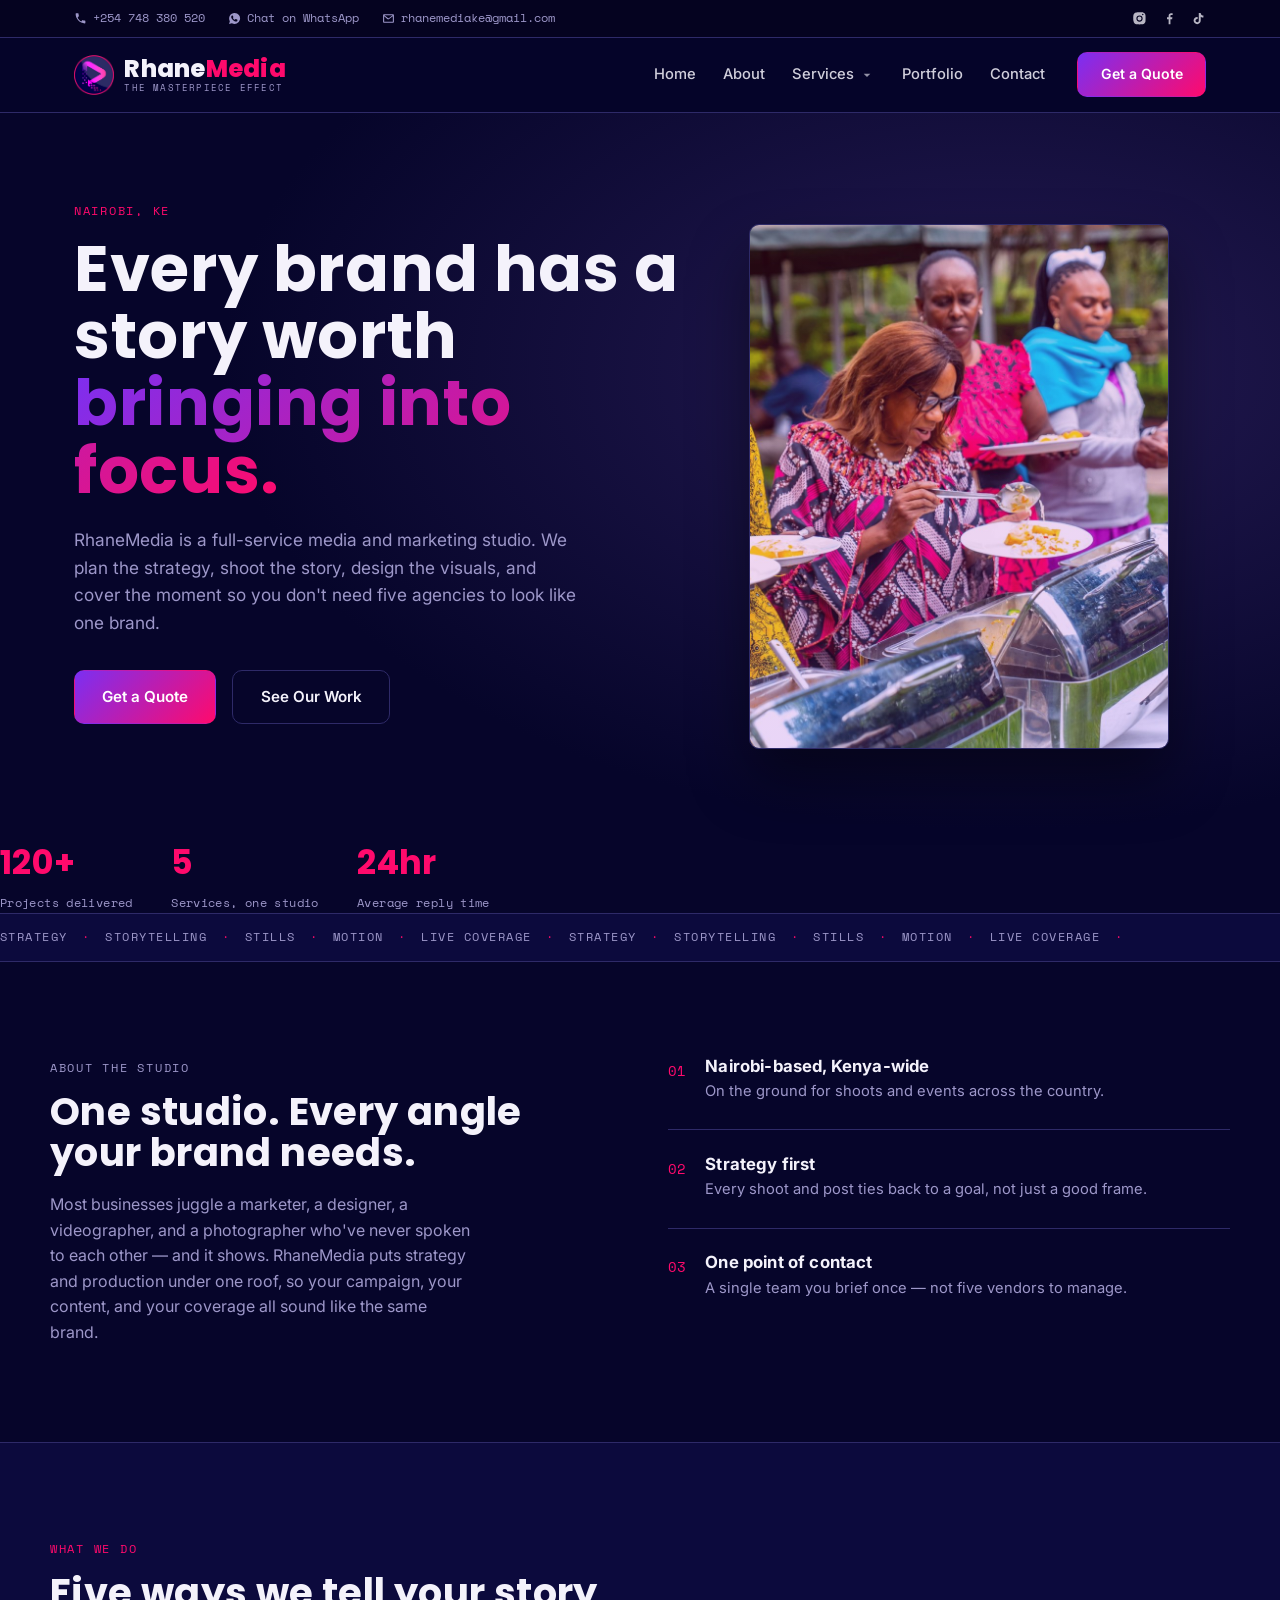
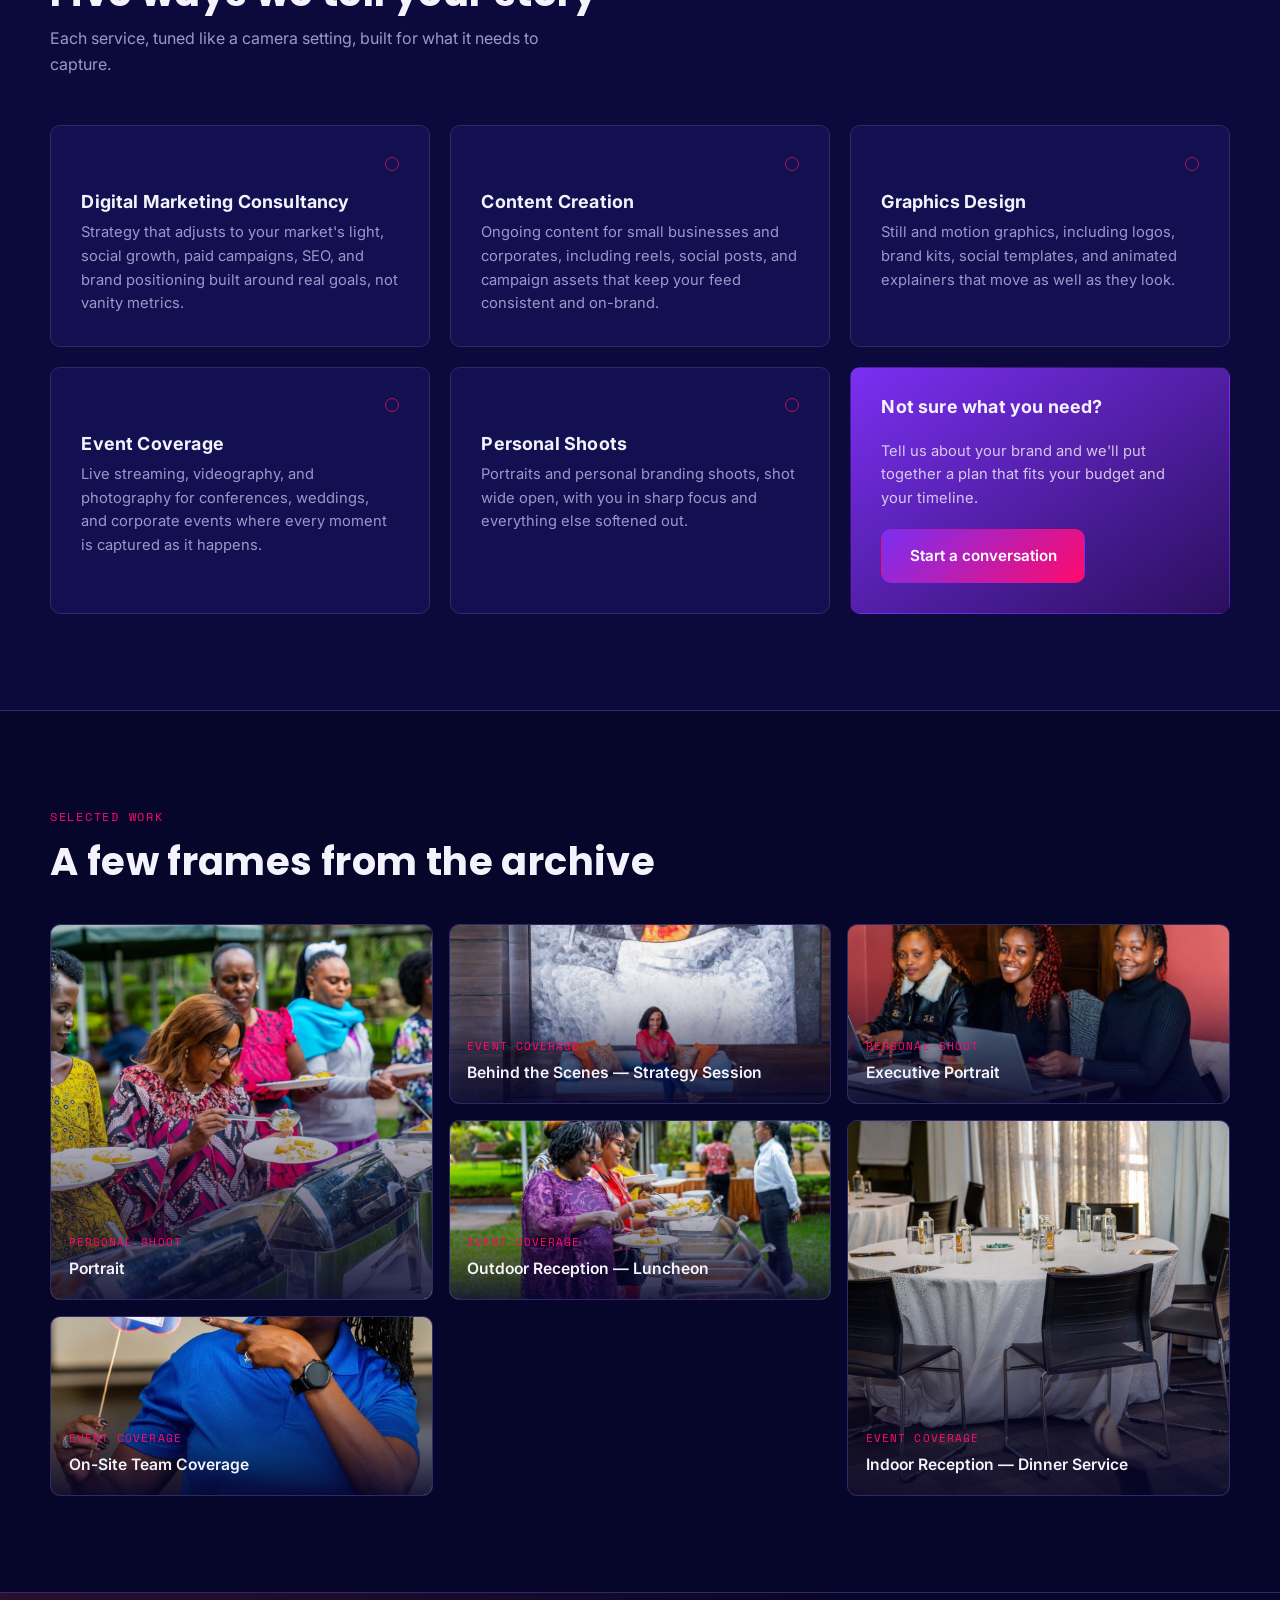
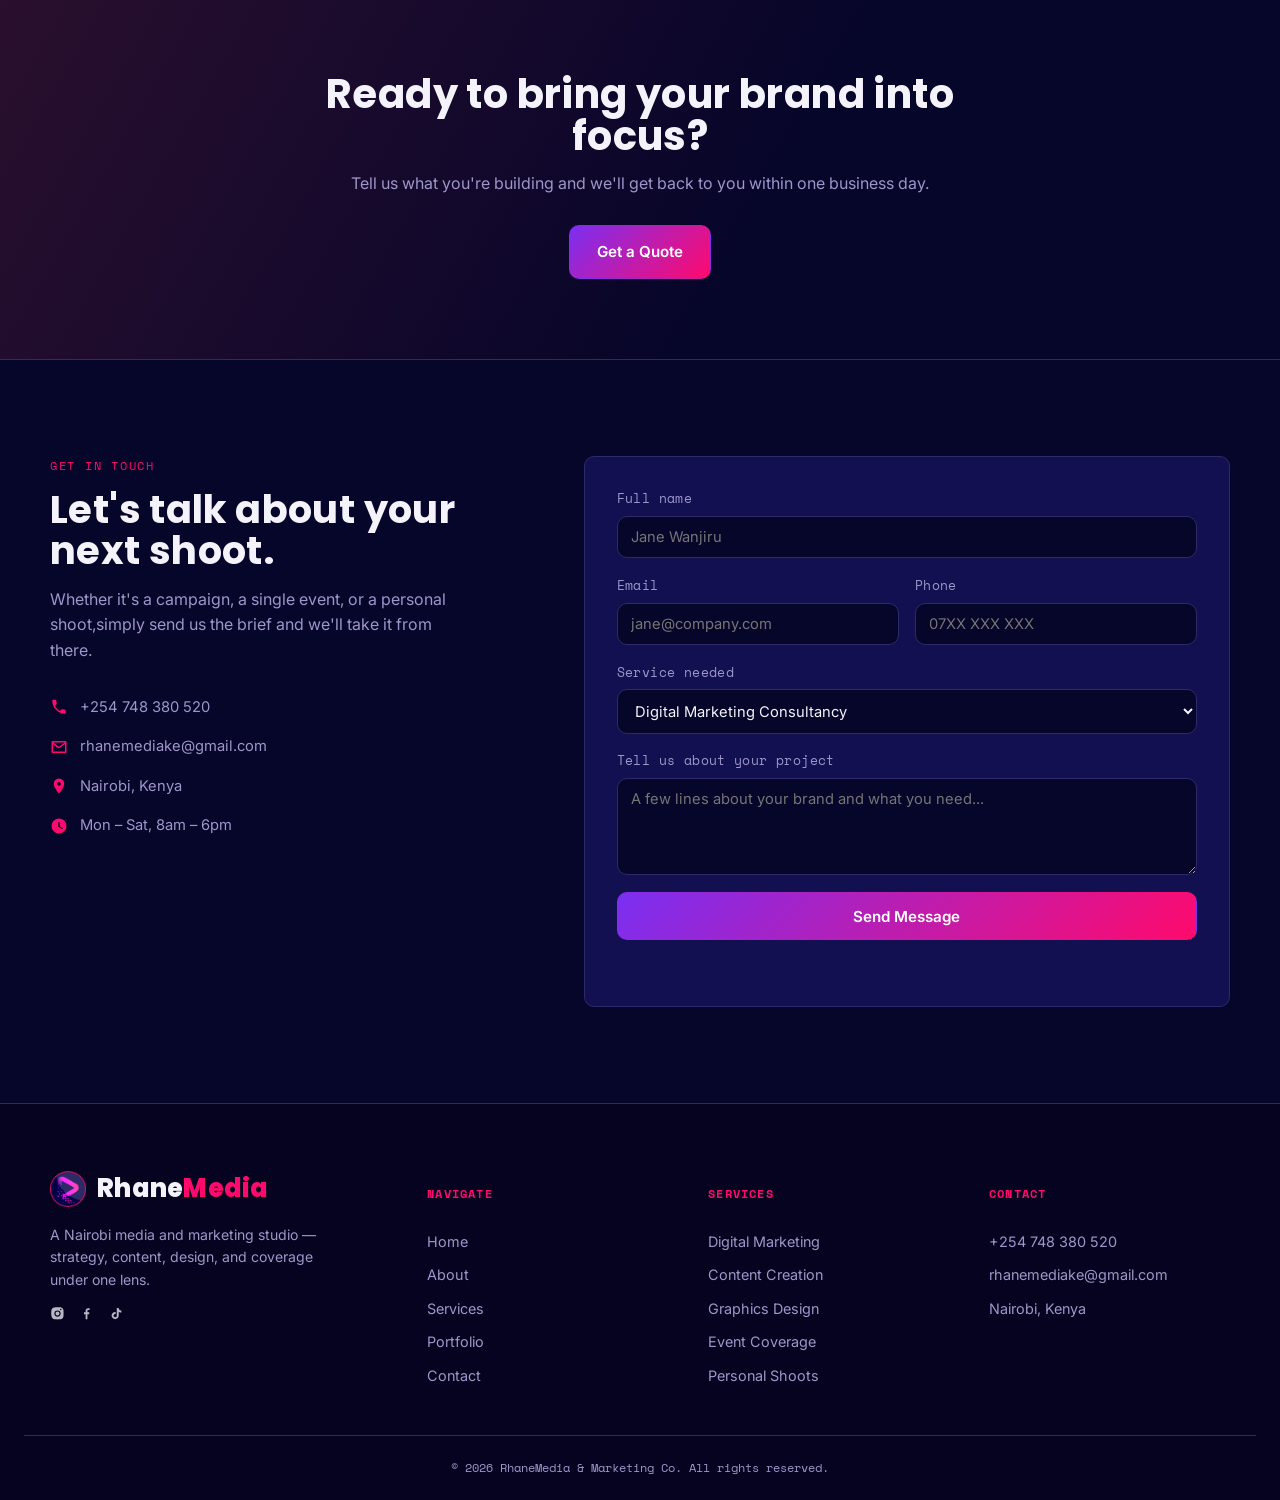
==== commit 9fb940ee: "slide show" ====
--- a/index.html
+++ b/index.html
@@ -91,6 +91,19 @@
           <a href="#contact" class="btn btn--gold">Get a Quote</a>
           <a href="#portfolio" class="btn btn--ghost">See Our Work</a>
         </div>
+              </div>
+
+      <div class="hero__visual">
+        <div class="hero-slideshow">
+          <img src="assets/summit-speaker.jpg" alt="" class="hero-slideshow__slide is-active">
+          <img src="assets/strategy-session.jpg" alt="" class="hero-slideshow__slide">
+          <img src="assets/executive-portrait.jpg" alt="" class="hero-slideshow__slide">
+          <img src="assets/brand-activation.jpg" alt="" class="hero-slideshow__slide">
+          <img src="assets/outdoor-reception.jpg" alt="" class="hero-slideshow__slide">
+        </div>
+      </div>
+
+    </div>
         <dl class="hero__stats">
           <div><dt>120+</dt><dd>Projects delivered</dd></div>
           <div><dt>5</dt><dd>Services, one studio</dd></div>
--- a/style.css
+++ b/style.css
@@ -227,6 +227,36 @@
   filter:blur(0.5px);
   z-index:0;
   pointer-events:none;
+}
+.hero-slideshow{
+  position: relative;
+  width: 100%;
+  max-width: 420px;
+  aspect-ratio: 4 / 5;
+  border-radius: var(--radius);
+  overflow: hidden;
+  border: 1px solid var(--surface-line);
+  box-shadow: 0 30px 60px rgba(0,0,0,0.45);
+  z-index: 1;
+}
+.hero-slideshow__slide{
+  position: absolute;
+  inset: 0;
+  width: 100%;
+  height: 100%;
+  object-fit: cover;
+  opacity: 0;
+  transition: opacity 1.2s ease;
+}
+.hero-slideshow__slide.is-active{
+  opacity: 1;
+}
+.hero-slideshow::after{
+  content: "";
+  position: absolute;
+  inset: 0;
+  background: linear-gradient(160deg, rgba(255,10,108,0.14), rgba(123,47,242,0.2));
+  pointer-events: none;
 }
 .aperture-hero{ position:relative; z-index:1; width:min(420px, 100%); }
 .aperture-hero__ring{ fill:none; stroke:var(--surface-line); stroke-width:1; }
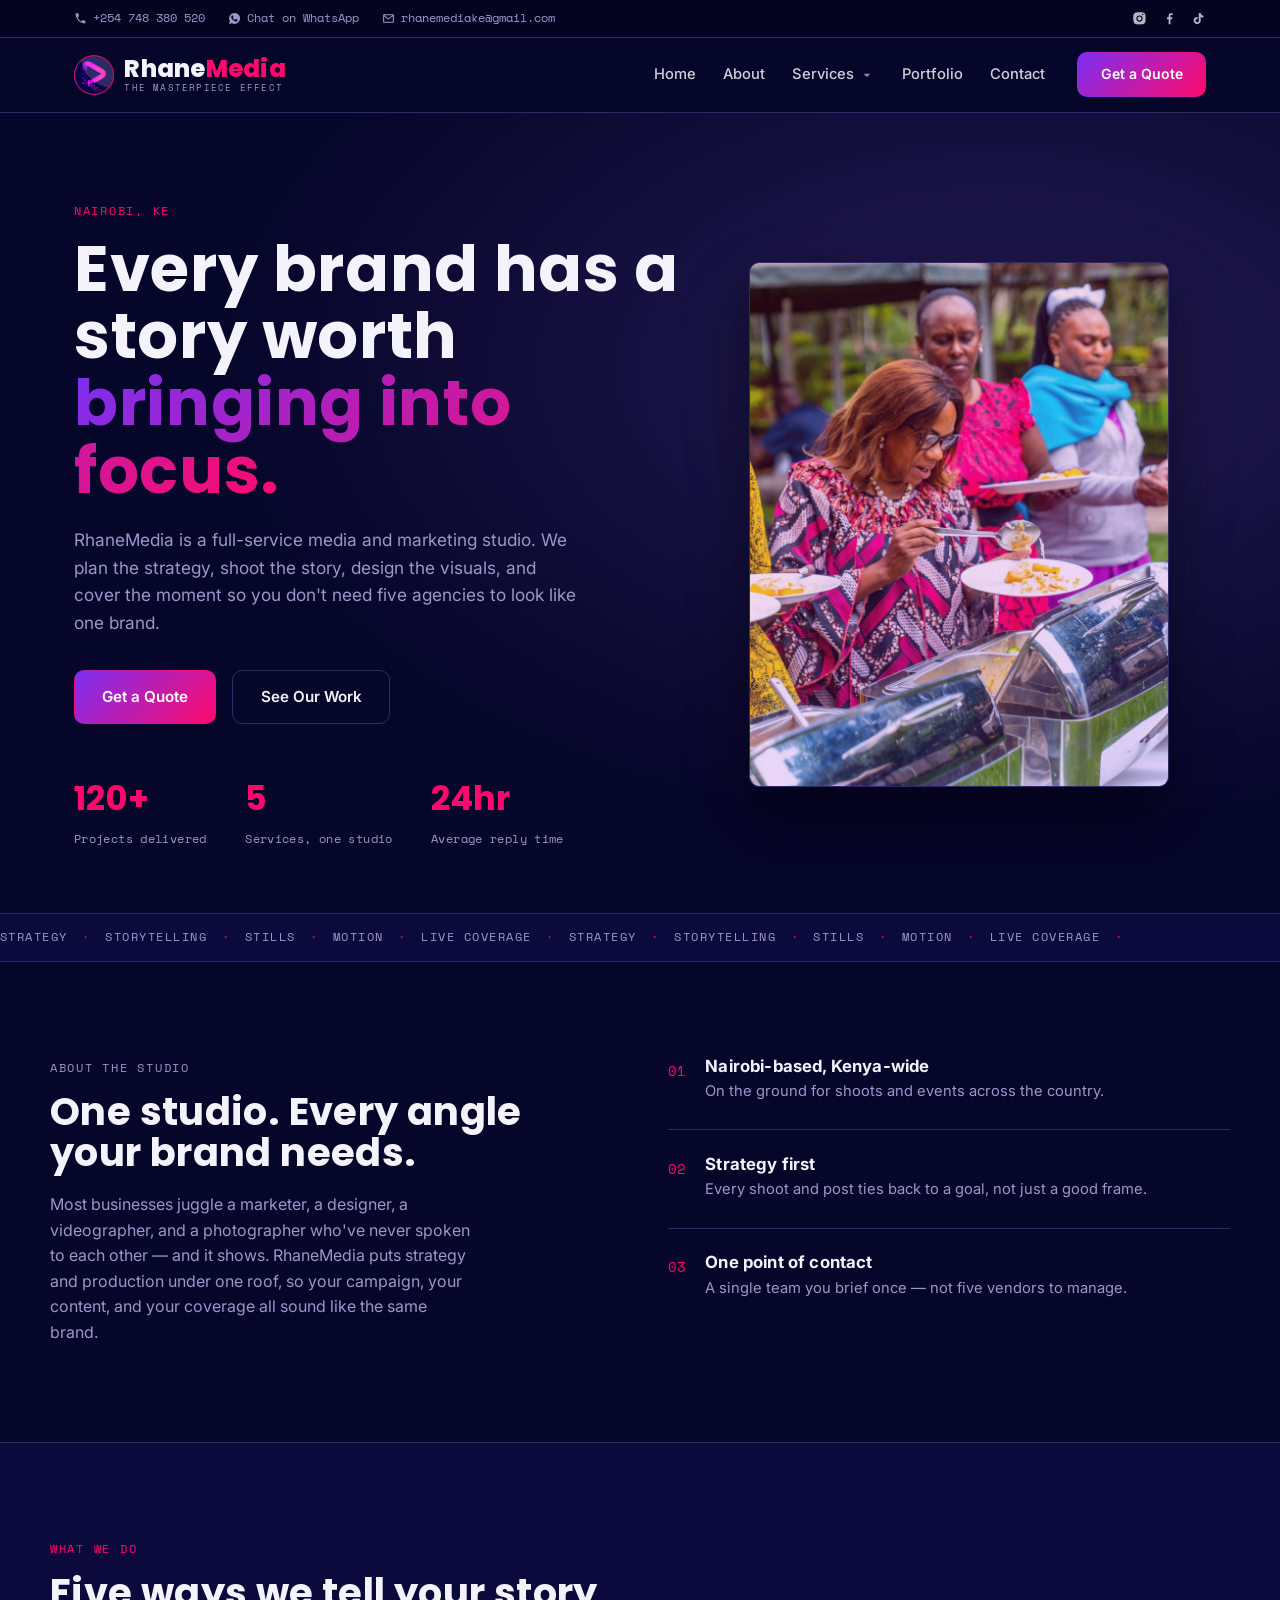
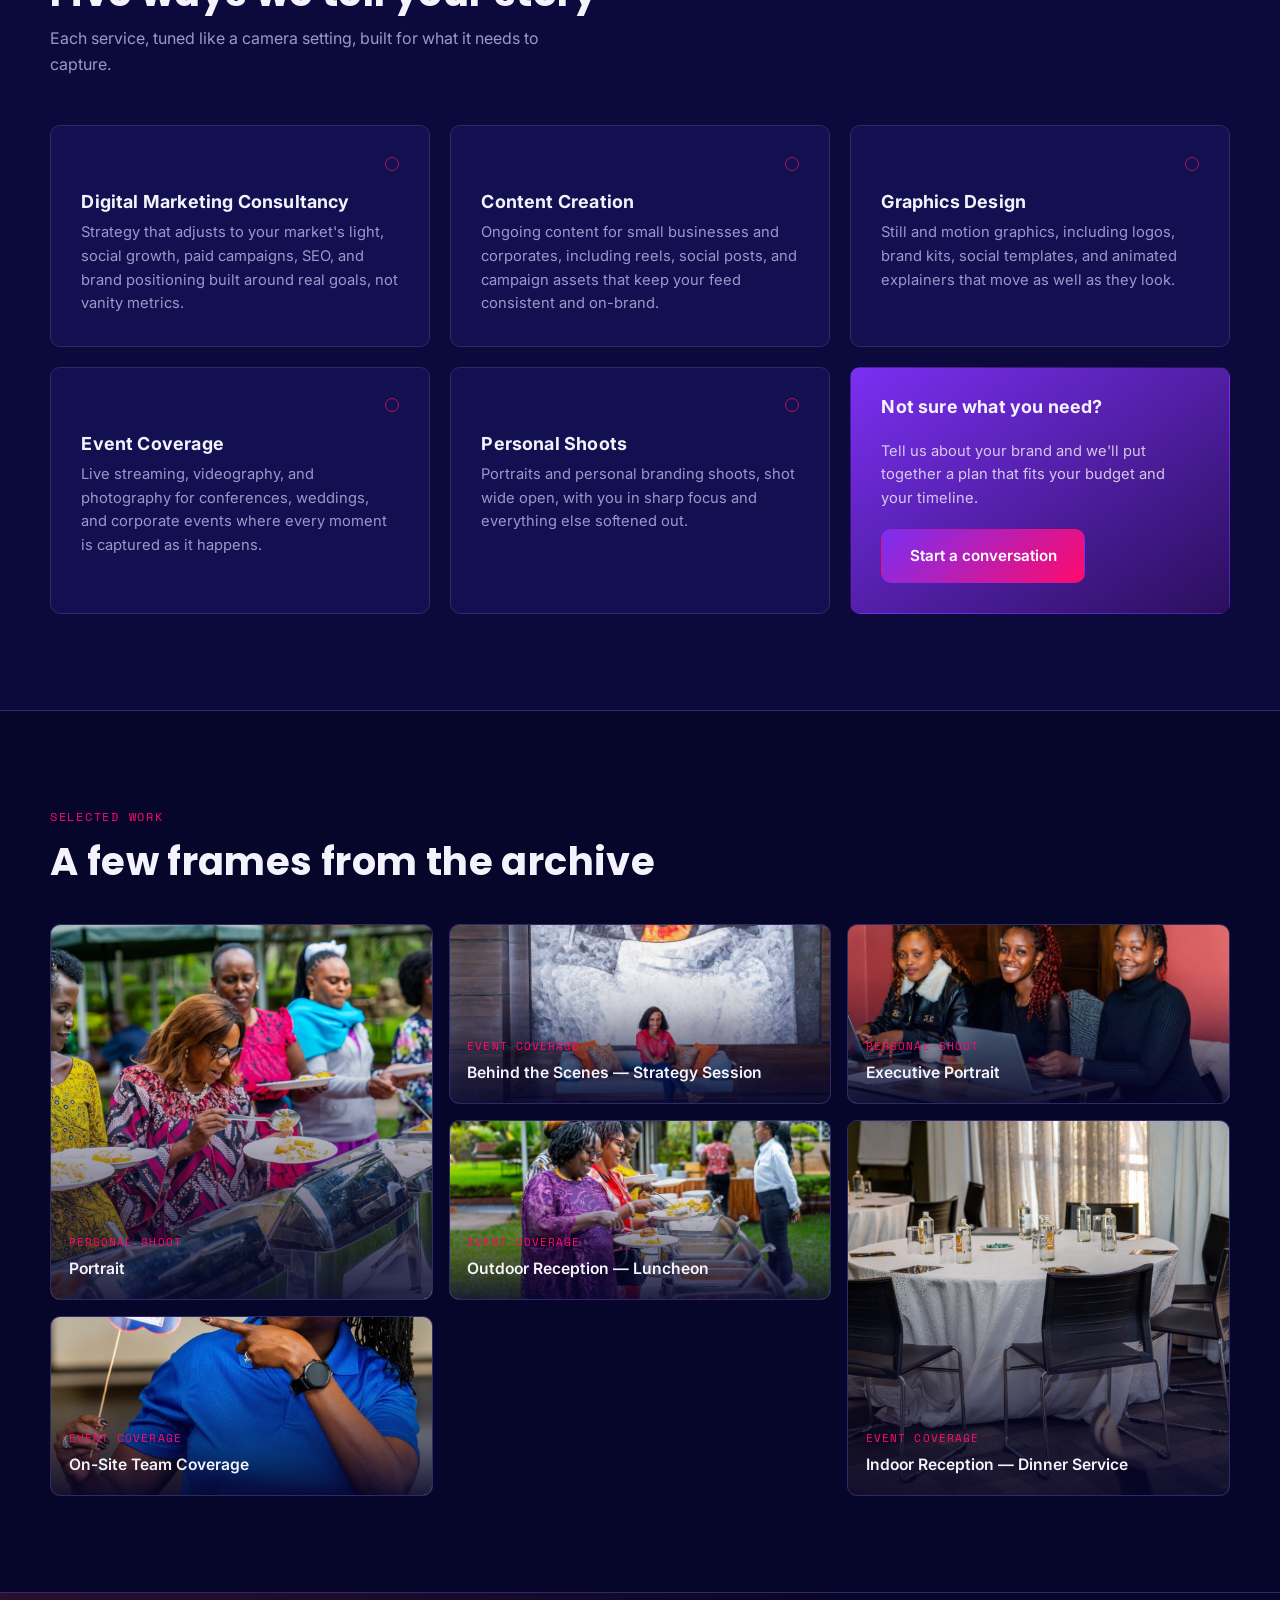
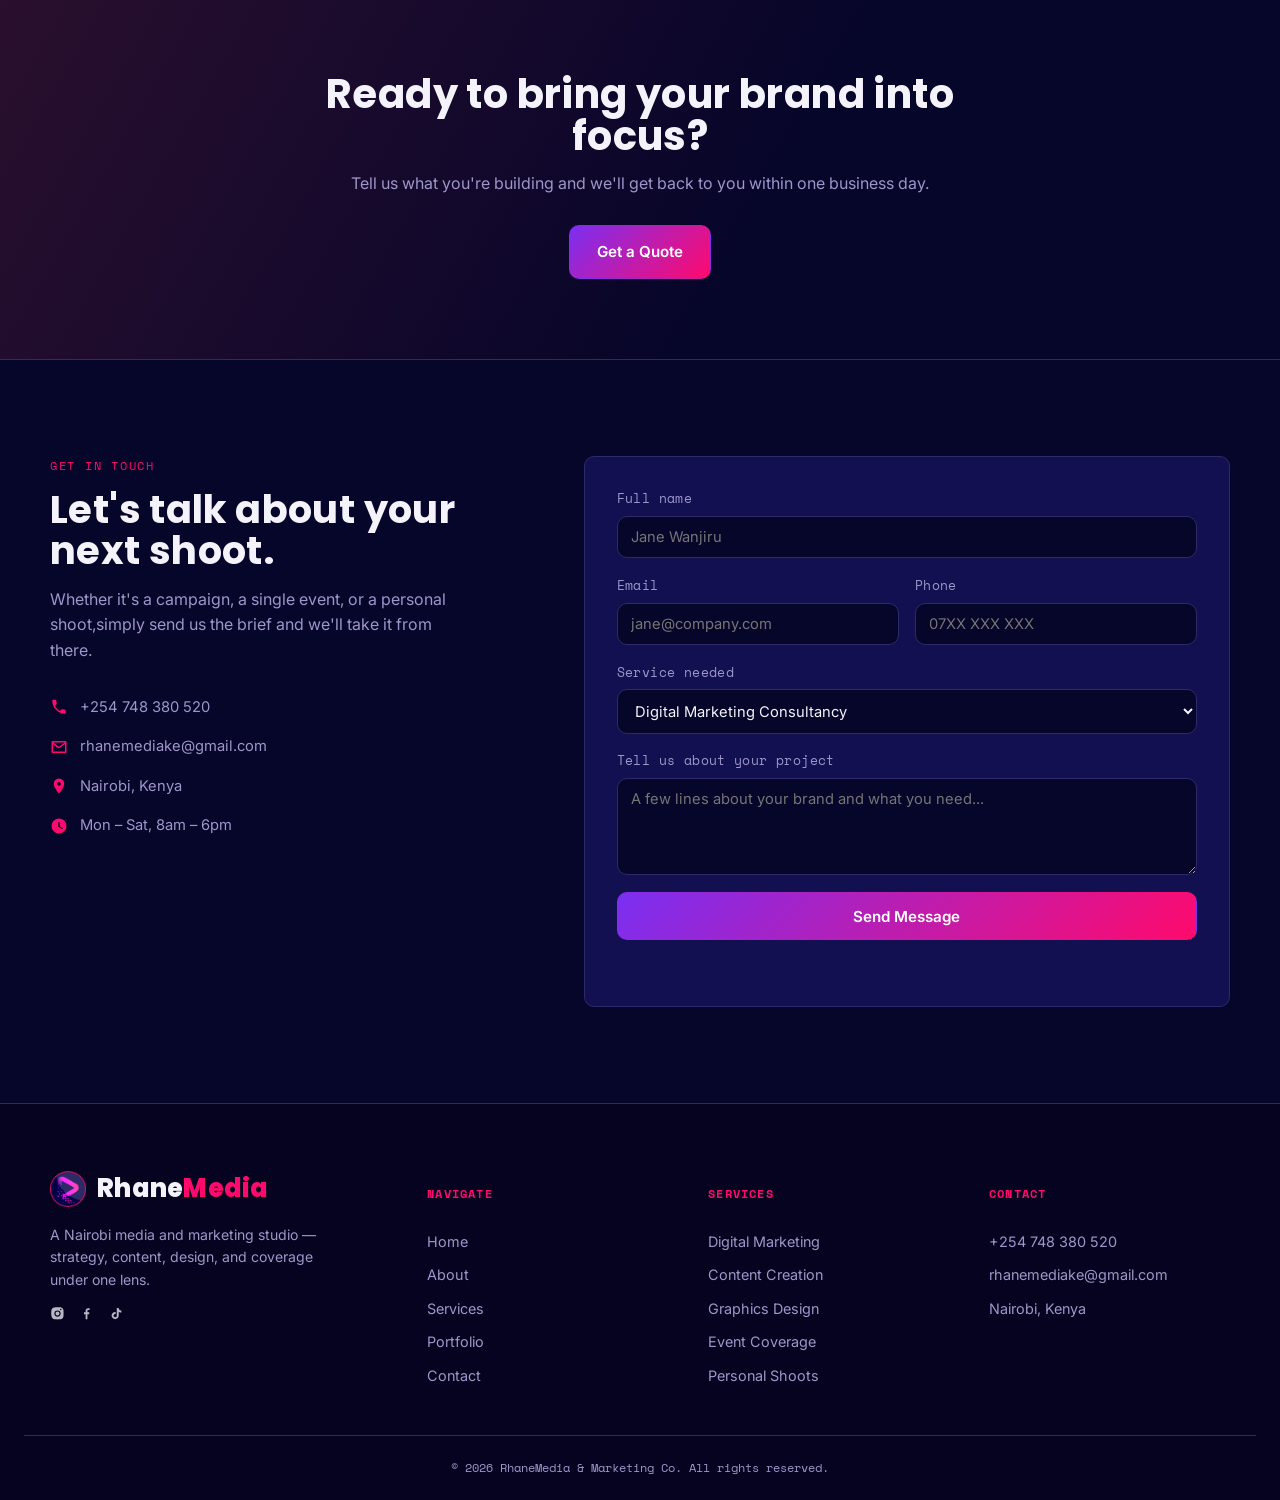
==== commit fea6d912: "slide show" ====
--- a/index.html
+++ b/index.html
@@ -80,7 +80,7 @@
 
 <main>
 
-  <!-- ============ HERO ============ -->
+    <!-- ============ HERO ============ -->
   <section class="hero" id="home">
     <div class="hero__inner">
       <div class="hero__copy">
@@ -91,7 +91,12 @@
           <a href="#contact" class="btn btn--gold">Get a Quote</a>
           <a href="#portfolio" class="btn btn--ghost">See Our Work</a>
         </div>
-              </div>
+        <dl class="hero__stats">
+          <div><dt>120+</dt><dd>Projects delivered</dd></div>
+          <div><dt>5</dt><dd>Services, one studio</dd></div>
+          <div><dt>24hr</dt><dd>Average reply time</dd></div>
+        </dl>
+      </div>
 
       <div class="hero__visual">
         <div class="hero-slideshow">
@@ -102,15 +107,6 @@
           <img src="assets/outdoor-reception.jpg" alt="" class="hero-slideshow__slide">
         </div>
       </div>
-
-    </div>
-        <dl class="hero__stats">
-          <div><dt>120+</dt><dd>Projects delivered</dd></div>
-          <div><dt>5</dt><dd>Services, one studio</dd></div>
-          <div><dt>24hr</dt><dd>Average reply time</dd></div>
-        </dl>
-      </div>
-
     </div>
 
     <div class="marquee">
@@ -120,7 +116,7 @@
       </div>
     </div>
   </section>
-
+  
   <!-- ============ ABOUT ============ -->
   <section class="about" id="about">
     <div class="about__inner">
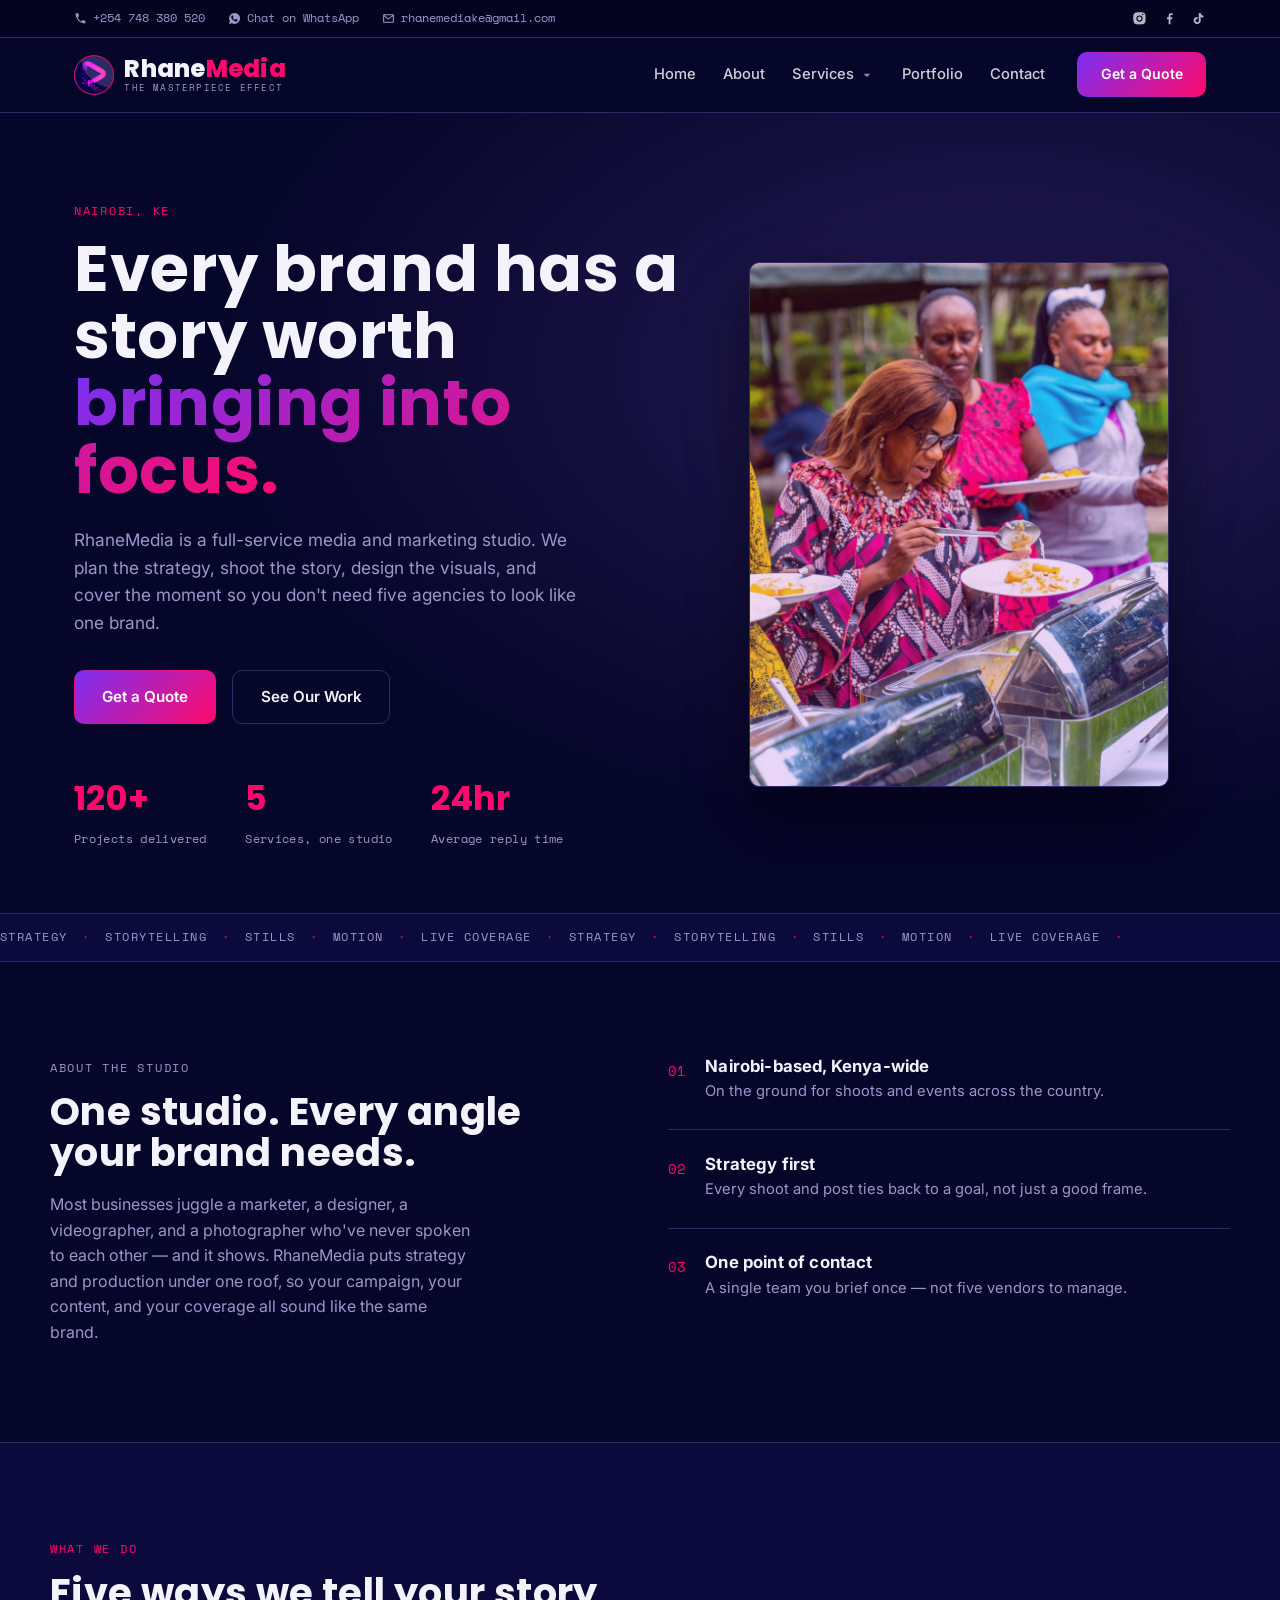
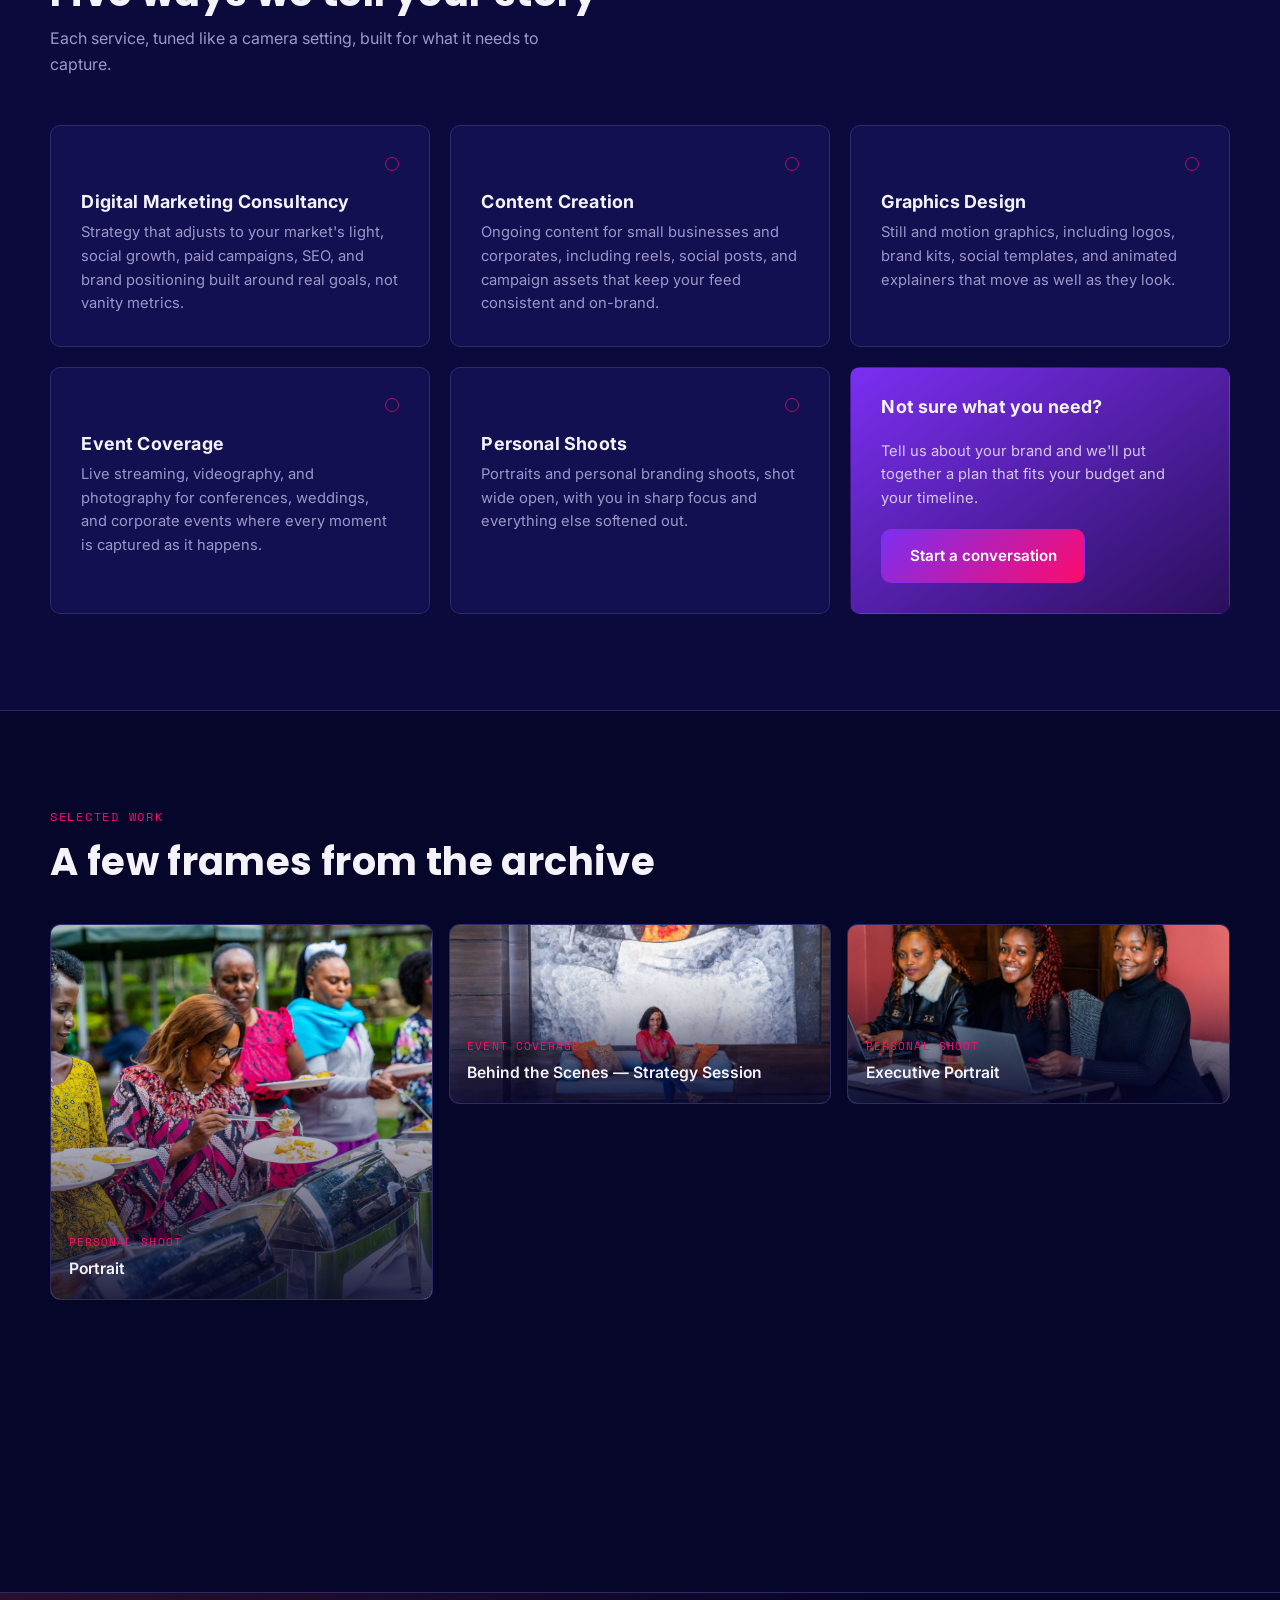
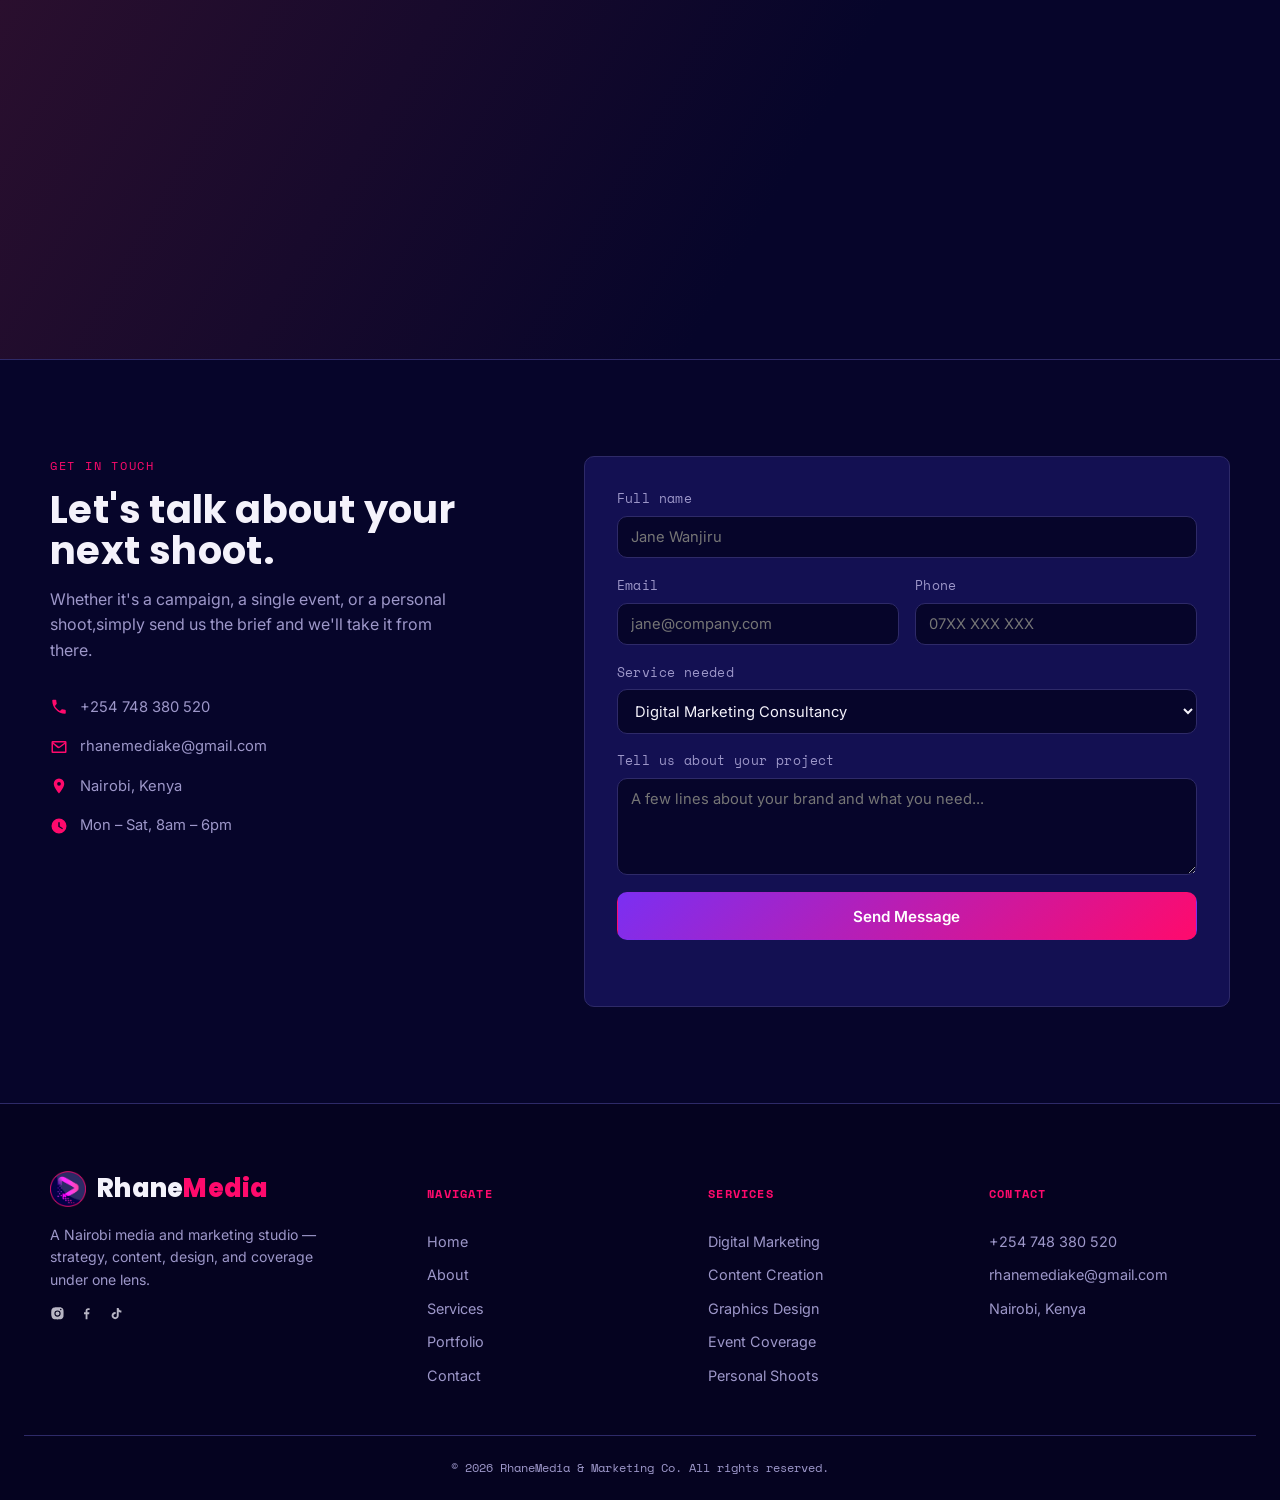
==== commit b37515a9: "slideshow" ====
--- a/index.html
+++ b/index.html
@@ -105,6 +105,23 @@
           <img src="assets/executive-portrait.jpg" alt="" class="hero-slideshow__slide">
           <img src="assets/brand-activation.jpg" alt="" class="hero-slideshow__slide">
           <img src="assets/outdoor-reception.jpg" alt="" class="hero-slideshow__slide">
+          <img src="assets/camera.jpeg" alt="" class="hero-slideshow__slide">
+          <img src="assets/WhatsApp Image 2026-09-07 at 19.51.19.jpeg" alt="" class="hero-slideshow__slide">
+          <img src="assets/WhatsApp Image 2026-09-07 at 19.51.20.jpeg" alt="" class="hero-slideshow__slide">
+          <img src="assets/WhatsApp Image 2026-09-07 at 19.51.21.jpeg" alt="" class="hero-slideshow__slide">
+          <img src="assets/WhatsApp Image 2026-09-07 at 19.51.23 (1).jpeg" alt="" class="hero-slideshow__slide">
+          <img src="assets/WhatsApp Image 2026-09-07 at 19.51.23.jpeg" alt="" class="hero-slideshow__slide">
+          <img src="assets/WhatsApp Image 2026-09-07 at 19.51.24.jpeg" alt="" class="hero-slideshow__slide">
+          <img src="assets/WhatsApp Image 2026-09-07 at 19.51.25.jpeg" alt="" class="hero-slideshow__slide">
+          <img src="assets/WhatsApp Image 2026-09-07 at 19.51.25 (1).jpeg" alt="" class="hero-slideshow__slide">
+          <img src="assets/WhatsApp Image 2026-09-07 at 19.51.25 (2).jpeg" alt="" class="hero-slideshow__slide">
+          <img src="assets/WhatsApp Image 2026-09-07 at 19.51.26.jpeg" alt="" class="hero-slideshow__slide">
+          <img src="assets/WhatsApp Image 2026-09-07 at 19.51.27 (1).jpeg" alt="" class="hero-slideshow__slide">
+          <img src="assets/WhatsApp Image 2026-09-07 at 19.51.27.jpeg" alt="" class="hero-slideshow__slide">
+          <img src="assets/WhatsApp Image 2026-09-07 at 19.51.27 (2).jpeg" alt="" class="hero-slideshow__slide">
+          <img src="assets/WhatsApp Image 2026-09-07 at 19.51.28.jpeg" alt="" class="hero-slideshow__slide">
+          <img src="assets/WhatsApp Image 2026-09-07 at 19.51.30 (1).jpeg" alt="" class="hero-slideshow__slide">
+          <img src="assets/WhatsApp Image 2026-09-07 at 19.51.31.jpeg" alt="" class="hero-slideshow__slide">
         </div>
       </div>
     </div>
@@ -116,7 +133,7 @@
       </div>
     </div>
   </section>
-  
+
   <!-- ============ ABOUT ============ -->
   <section class="about" id="about">
     <div class="about__inner">
--- a/style.css
+++ b/style.css
@@ -505,8 +505,9 @@
    RESPONSIVE
    ========================================================= */
 @media (max-width: 980px){
-  .hero__inner{ grid-template-columns:1fr; }
-  .hero__visual{ order:-1; max-width:280px; margin:0 auto; }
+  .hero__inner{ grid-template-columns:1fr; padding-top:0; gap:1.5rem; }
+  .hero__visual{  width:calc(100% + 3rem); max-width:none; margin:0 -1.5rem; }
+  .hero-slideshow{ max-width:none; border-radius:0; border-left:0; border-right:0; max-height:80vh; }
   .about__inner{ grid-template-columns:1fr; }
   .services__grid{ grid-template-columns:repeat(2, 1fr); }
   .portfolio__grid{ grid-template-columns:repeat(2, 1fr); }
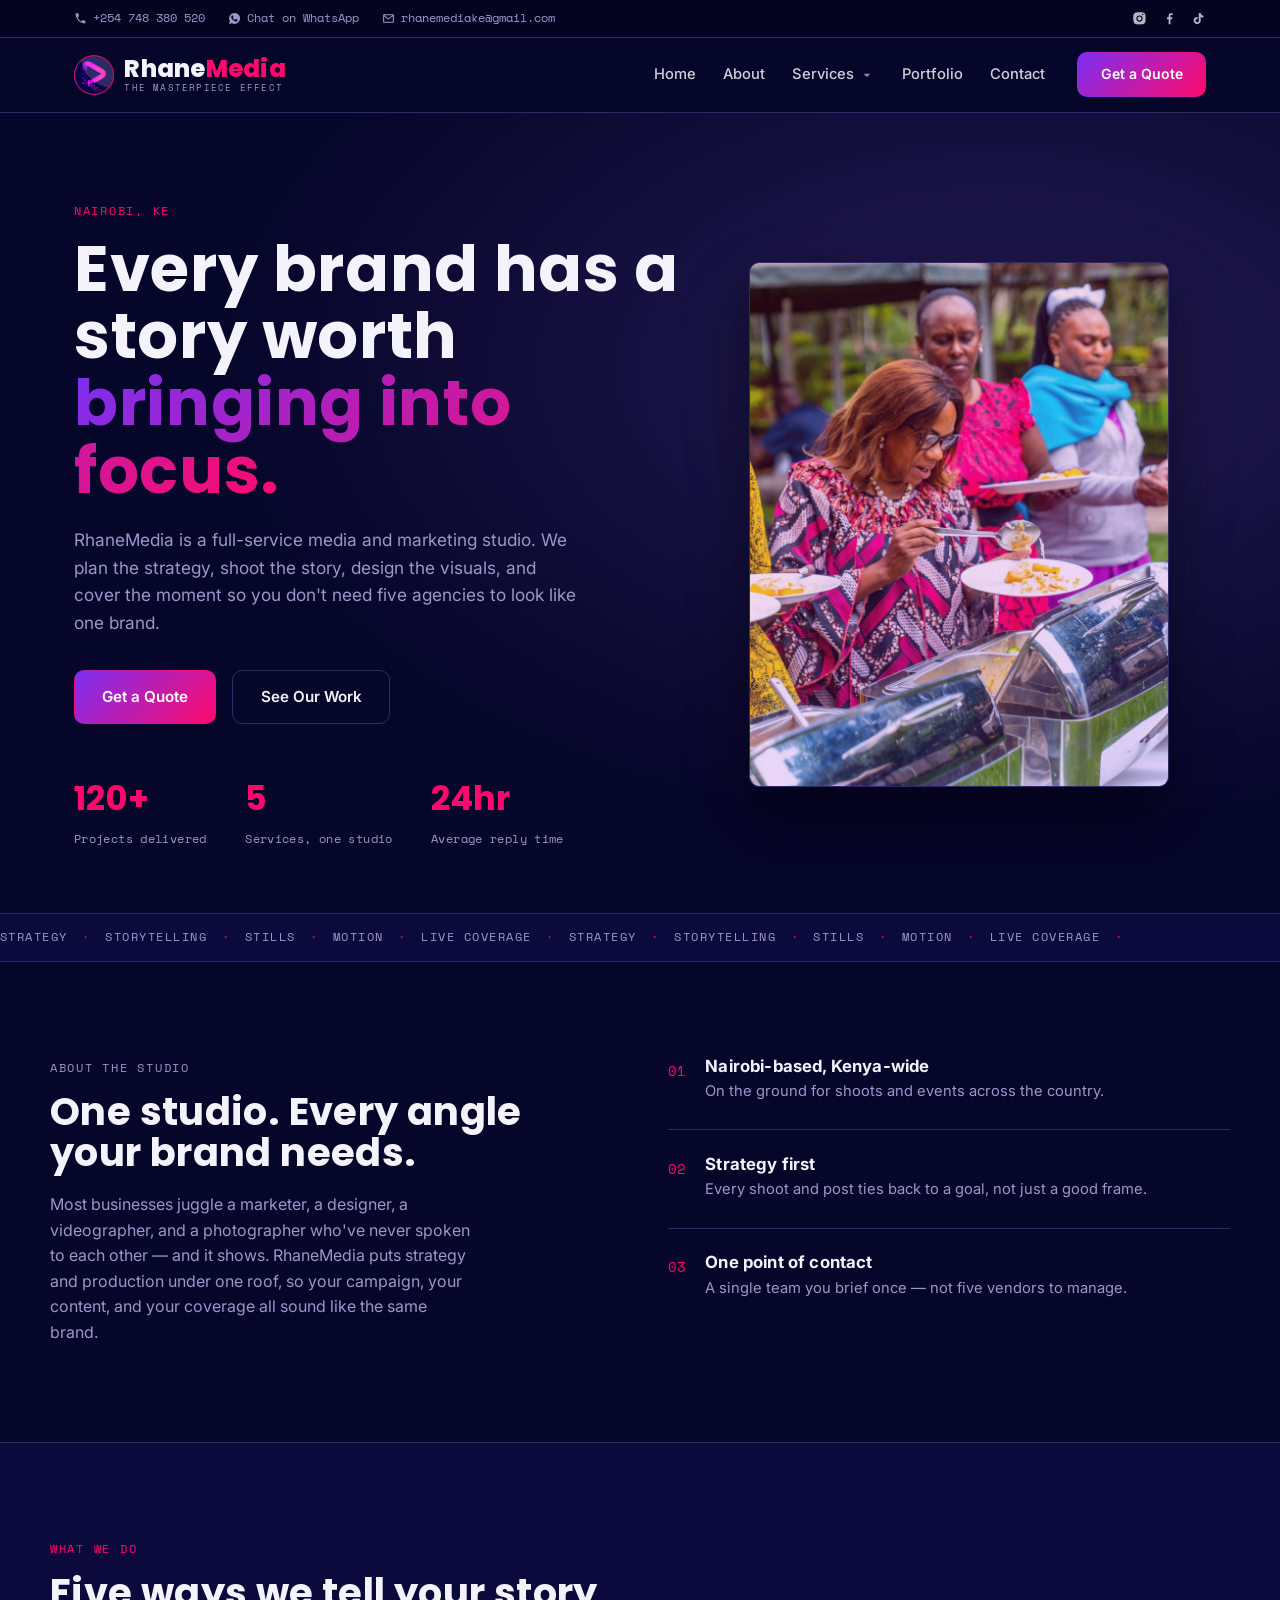
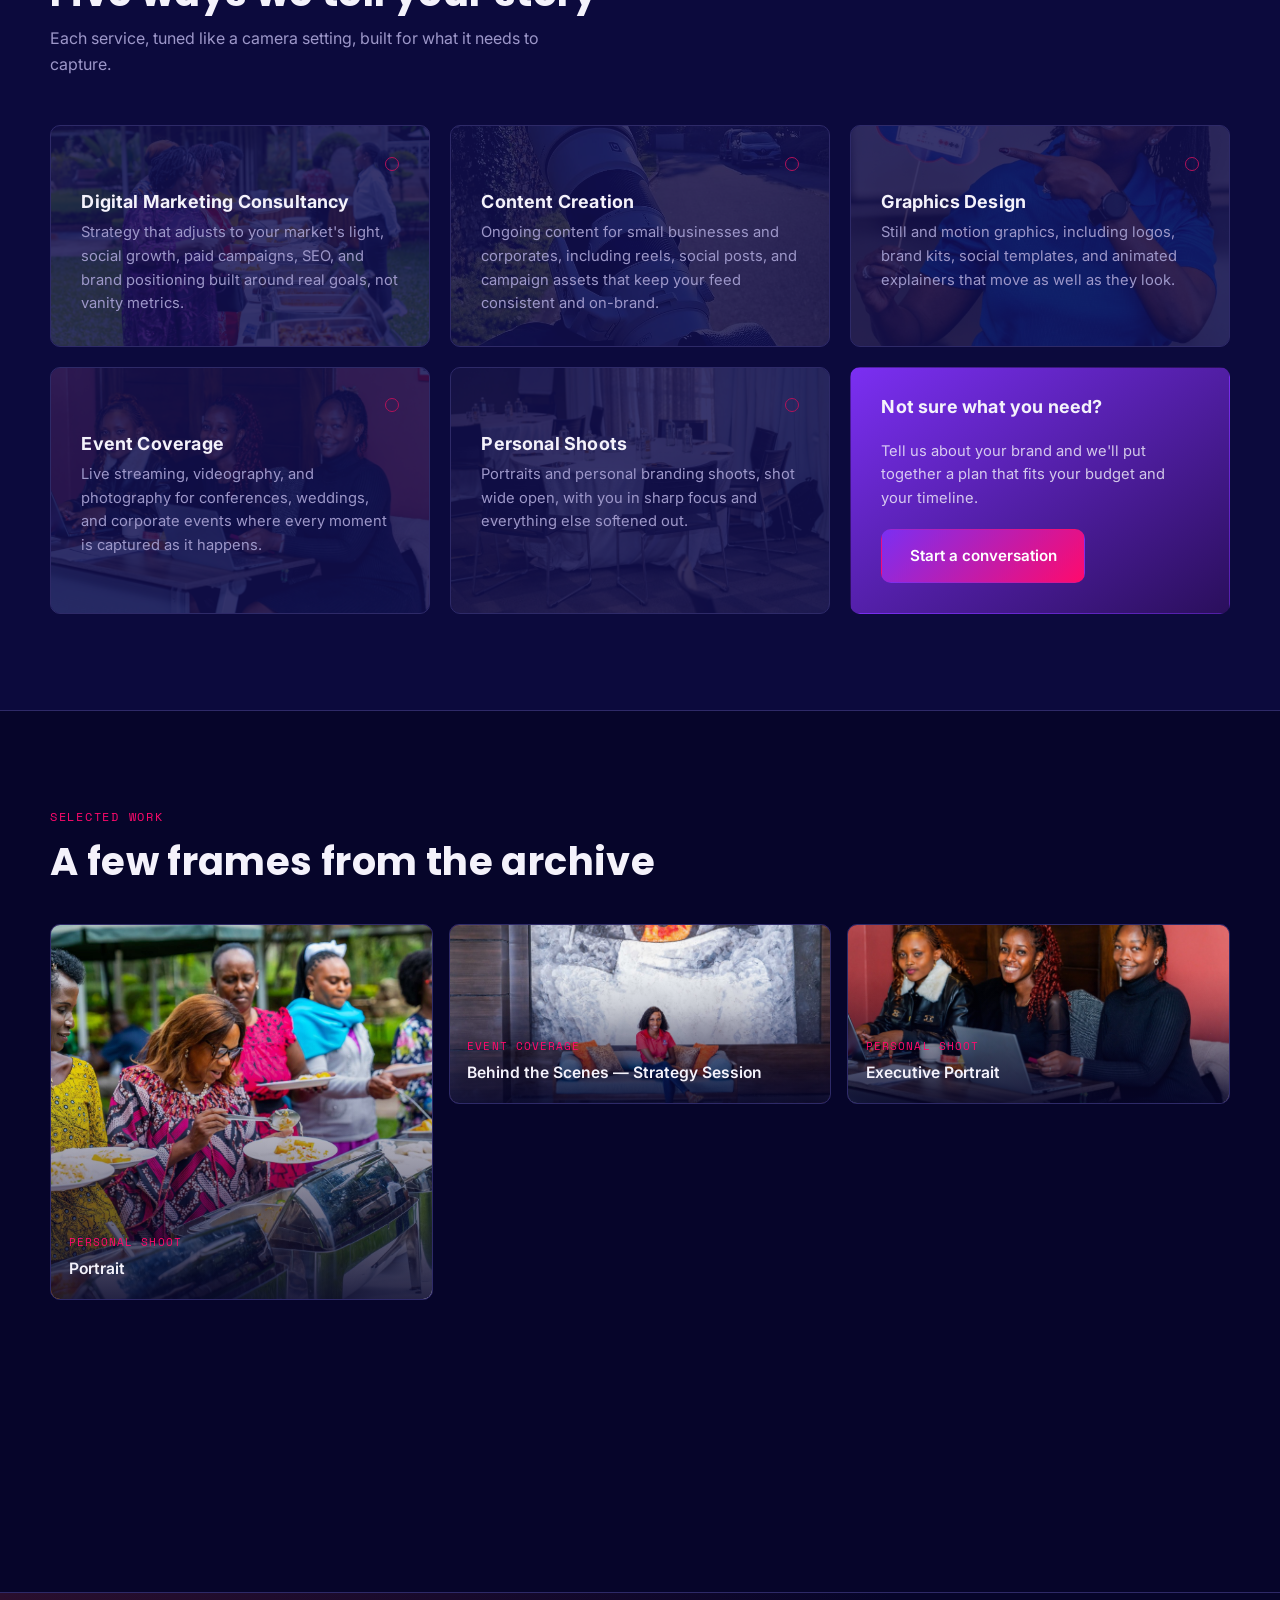
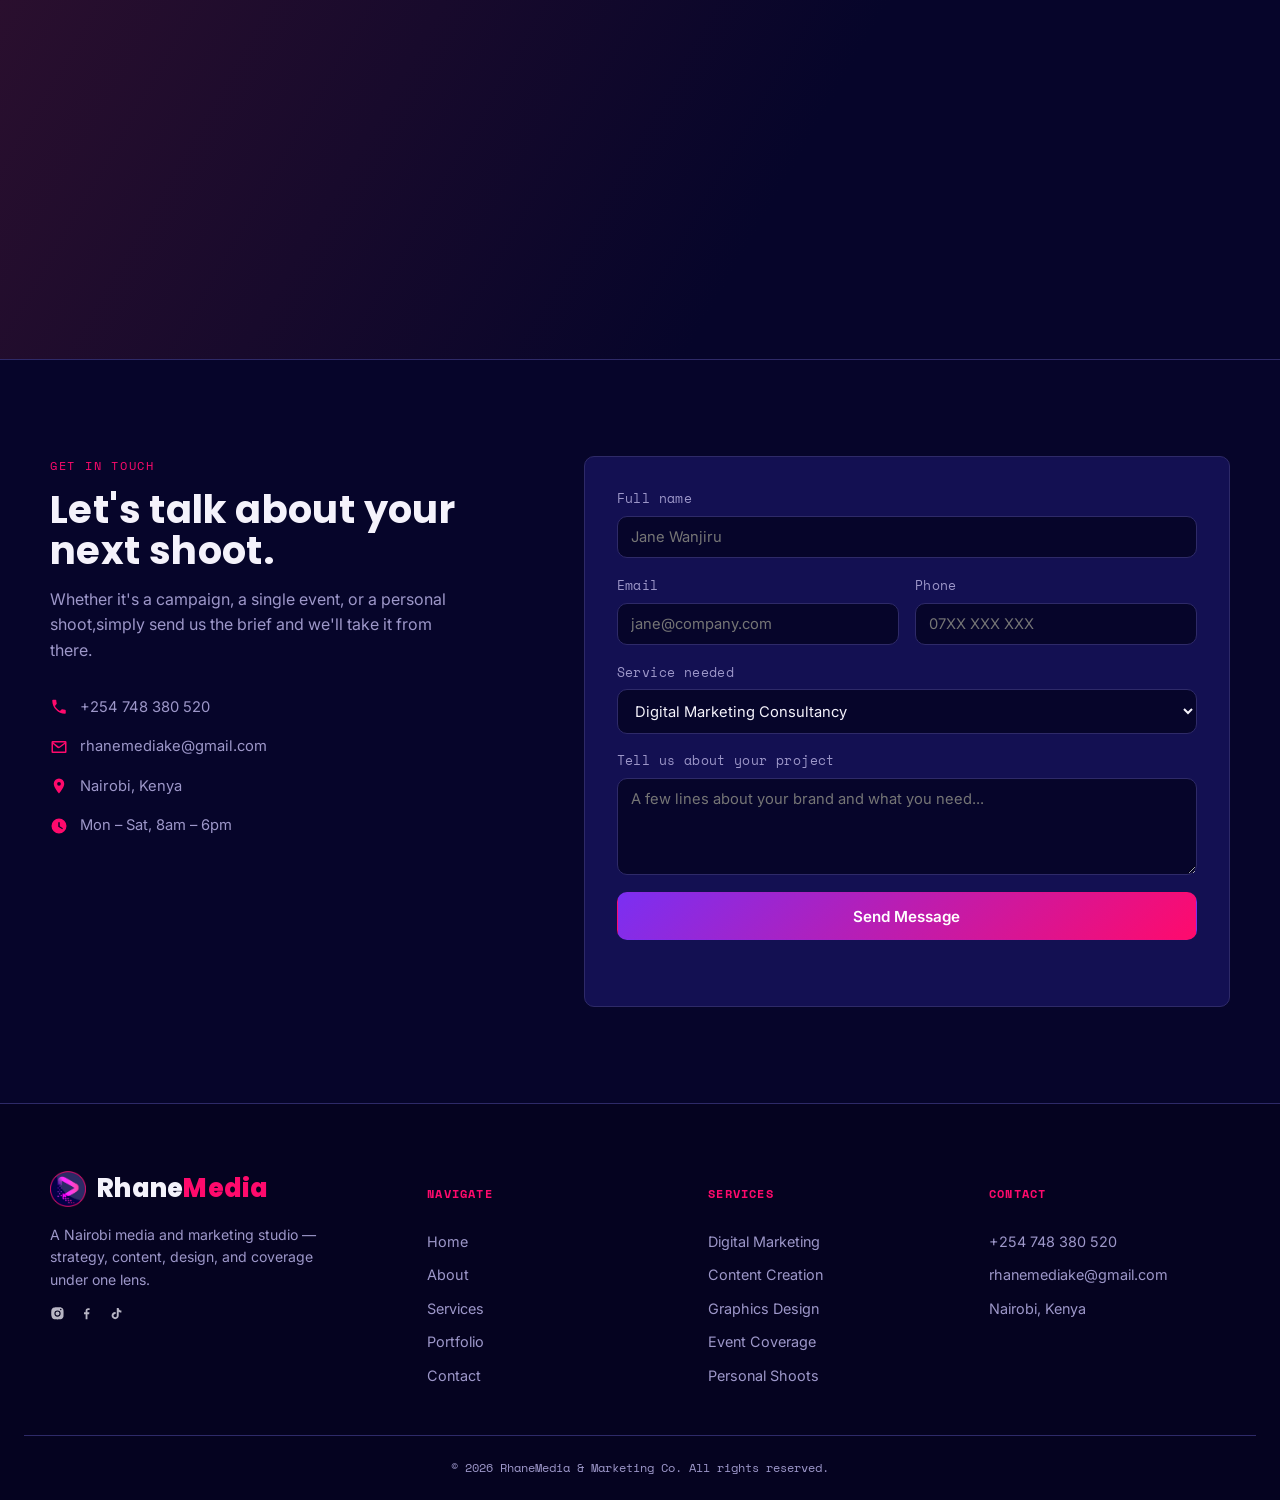
==== commit 0f5a38d1: "sl" ====
--- a/index.html
+++ b/index.html
@@ -169,6 +169,7 @@
 
     <div class="services__grid">
       <article class="service-card reveal" id="svc-marketing">
+        <div class="service-card__bg" style="background-image:url('assets/brand-activation.jpg')"></div>
         <div class="service-card__top">
           <span class="service-card__setting"></span>
           <span class="service-card__focus" aria-hidden="true"></span>
@@ -178,6 +179,7 @@
       </article>
 
       <article class="service-card reveal" id="svc-content">
+        <div class="service-card__bg" style="background-image:url('assets/camera.jpeg')"></div>
         <div class="service-card__top">
           <span class="service-card__setting"></span>
           <span class="service-card__focus" aria-hidden="true"></span>
@@ -187,6 +189,7 @@
       </article>
 
       <article class="service-card reveal" id="svc-graphics">
+        <div class="service-card__bg" style="background-image:url('assets/team-coverage.jpg')"></div>
         <div class="service-card__top">
           <span class="service-card__setting"></span>
           <span class="service-card__focus" aria-hidden="true"></span>
@@ -196,6 +199,7 @@
       </article>
 
       <article class="service-card reveal" id="svc-events">
+        <div class="service-card__bg" style="background-image:url('assets/executive-portrait.jpg')"></div>
         <div class="service-card__top">
           <span class="service-card__setting"></span>
           <span class="service-card__focus" aria-hidden="true"></span>
@@ -205,6 +209,7 @@
       </article>
 
       <article class="service-card reveal" id="svc-personal">
+        <div class="service-card__bg" style="background-image:url('assets/outdoor-reception.jpg')"></div>
         <div class="service-card__top">
           <span class="service-card__setting"></span>
           <span class="service-card__focus" aria-hidden="true"></span>
@@ -372,4 +377,4 @@
 
 <script src="script.js"></script>
 </body>
-</html>
+</html>
--- a/style.css
+++ b/style.css
@@ -214,9 +214,6 @@
 .hero__stats dt{ font-family:var(--font-display); font-size:2.1rem; color:var(--gold); font-weight:700; }
 .hero__stats dd{ margin:0.2rem 0 0; font-size:0.78rem; color:var(--muted); font-family:var(--font-mono); letter-spacing:0.03em; }
 
-/* Hero visual: the animated aperture keeps its exact motion/JS hook,
-   just recolored via the tokens above, with a faint engraved watermark
-   of the real logo mark glowing behind it. */
 .hero__visual{ position:relative; display:flex; justify-content:center; align-items:center; }
 .hero__visual::before{
   content:"";
@@ -331,6 +328,8 @@
   gap:1.25rem;
 }
 .service-card{
+  position:relative;
+  overflow:hidden;
   background:var(--surface);
   border:1px solid var(--surface-line);
   border-radius:var(--radius);
@@ -338,9 +337,34 @@
   transition:border-color .2s ease, transform .2s ease;
 }
 .service-card:hover{ border-color:var(--gold-dim); transform:translateY(-4px); }
+
+/* Faded background image layer — sits behind the content, doesn't
+   change the card's base --surface color, just adds texture under it. */
+.service-card__bg{
+  position:absolute;
+  inset:0;
+  background-size:cover;
+  background-position:center;
+  opacity:0.16;              /* balanced fade — raise toward 0.22 for more visible, lower toward 0.1 for subtler */
+  z-index:0;
+  pointer-events:none;
+  transition:opacity .25s ease, transform .4s ease;
+}
+.service-card:hover .service-card__bg{ opacity:0.22; transform:scale(1.04); }
+
+/* Keep card content above the background image */
+.service-card__top,
+.service-card h3,
+.service-card p{
+  position:relative;
+  z-index:1;
+}
+
 .service-card__top{ display:flex; align-items:center; justify-content:space-between; margin-bottom:1.4rem; }
 .service-card__setting{ font-family:var(--font-mono); font-size:0.72rem; letter-spacing:0.08em; color:var(--teal-bright); }
 .service-card__focus{
+  position:relative;
+  z-index:1;
   width:14px; height:14px; border-radius:50%;
   border:1.5px solid var(--gold-dim);
   transition:transform .25s ease, border-color .25s ease;
@@ -549,4 +573,4 @@
 
 @media (prefers-reduced-motion: reduce){
   *{ animation-duration:0.01ms !important; animation-iteration-count:1 !important; transition-duration:0.01ms !important; scroll-behavior:auto !important; }
-}
+}
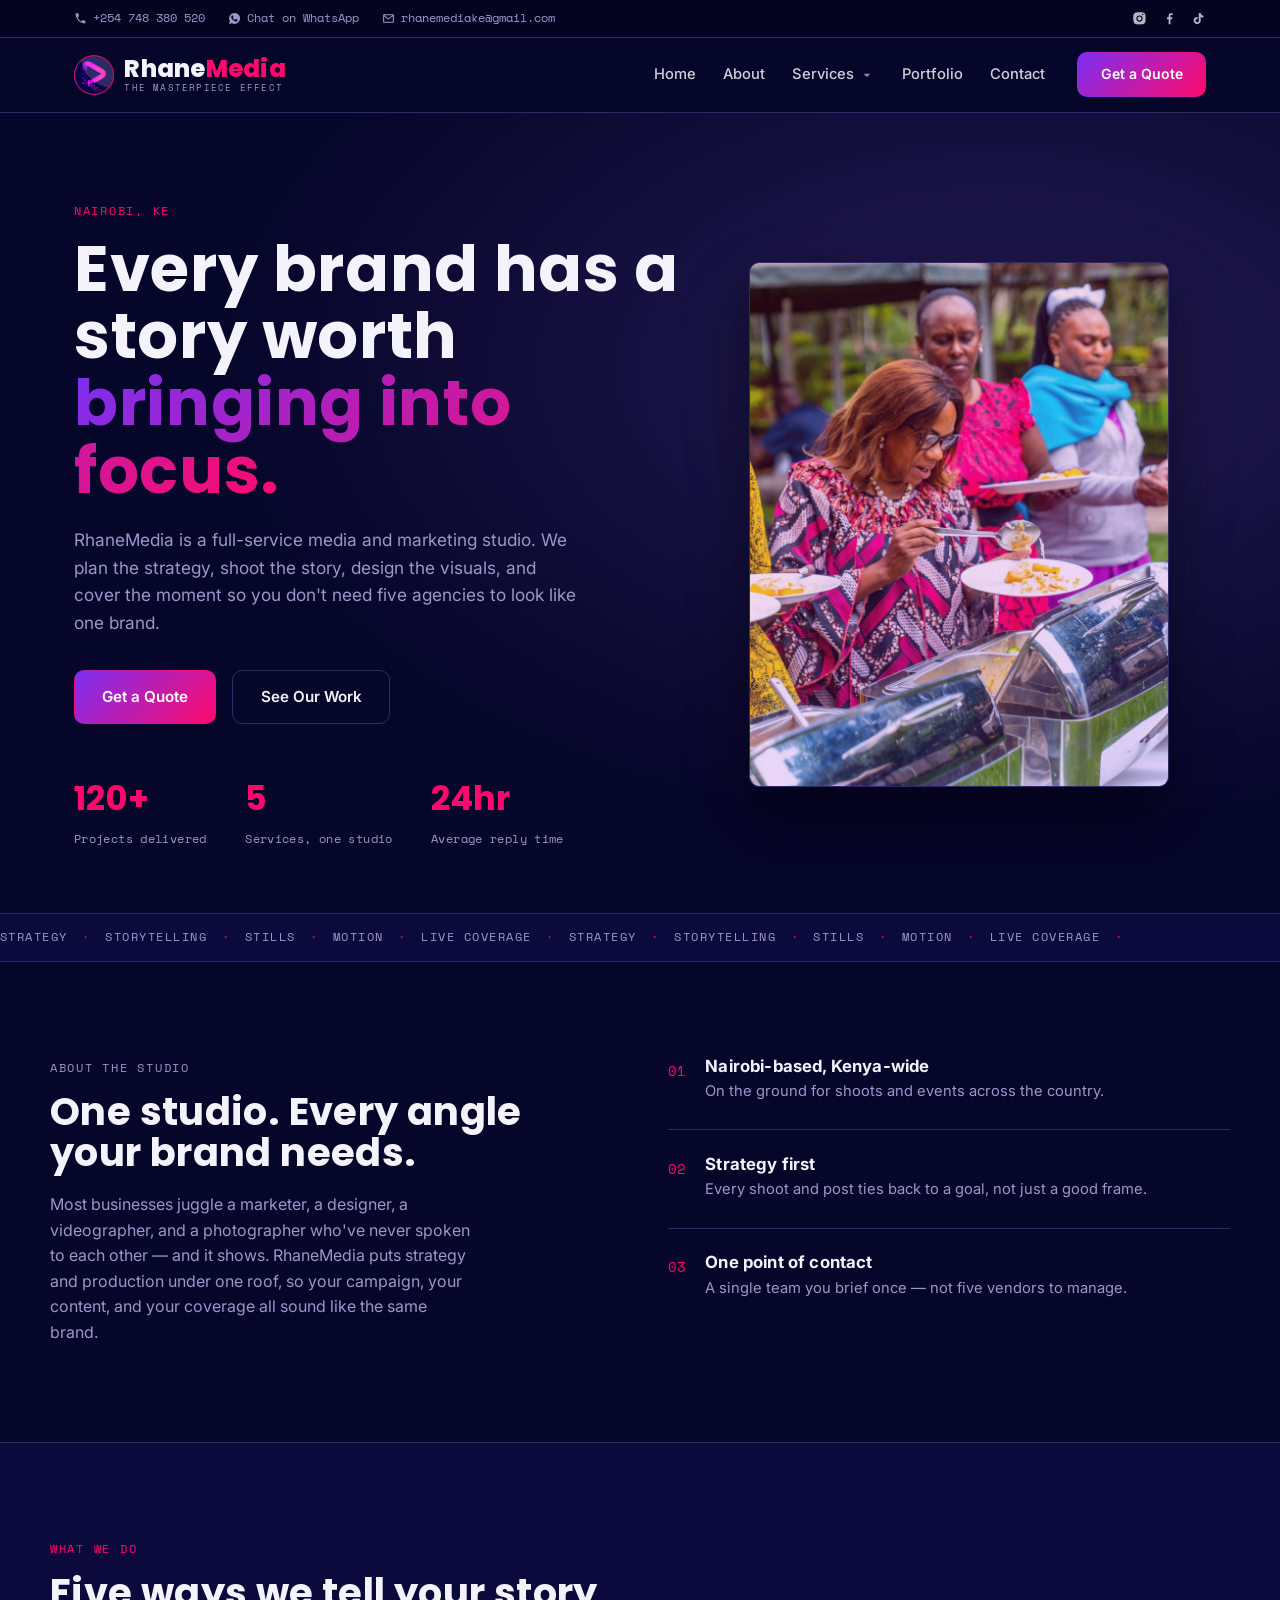
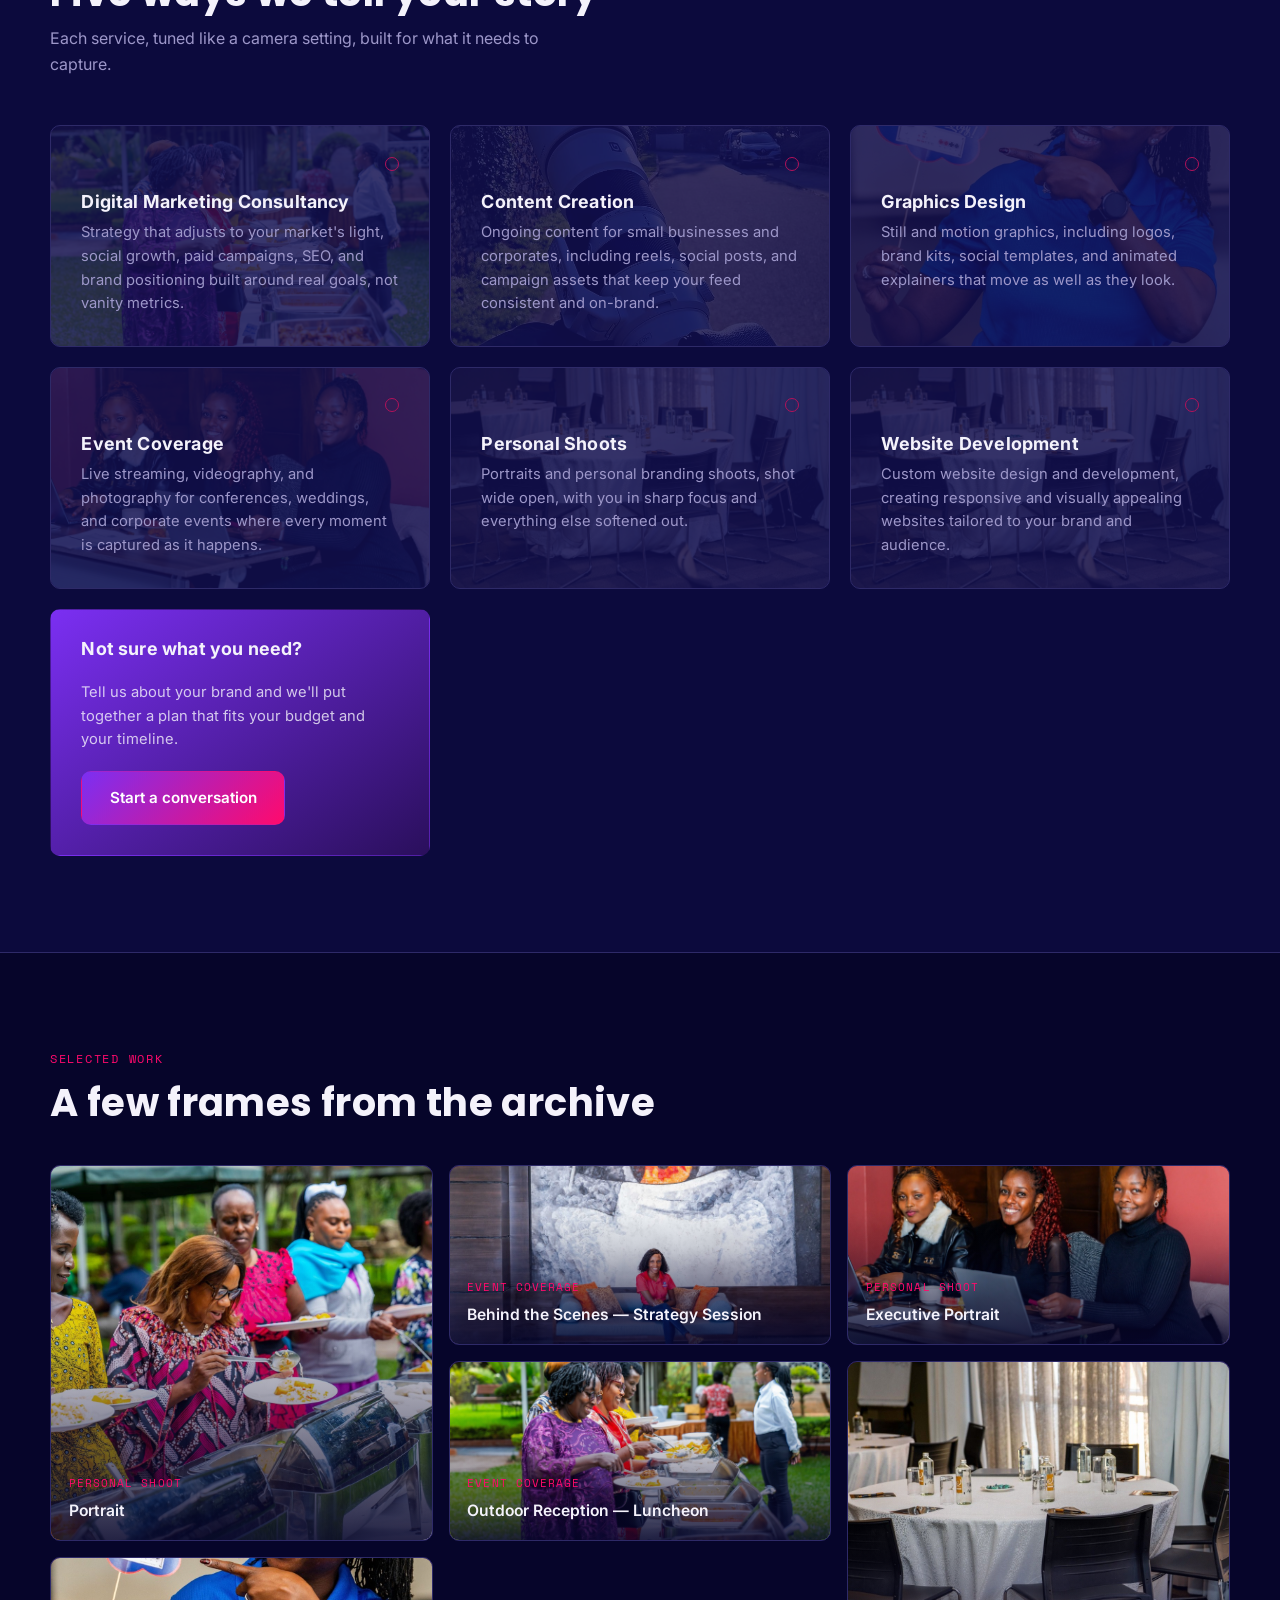
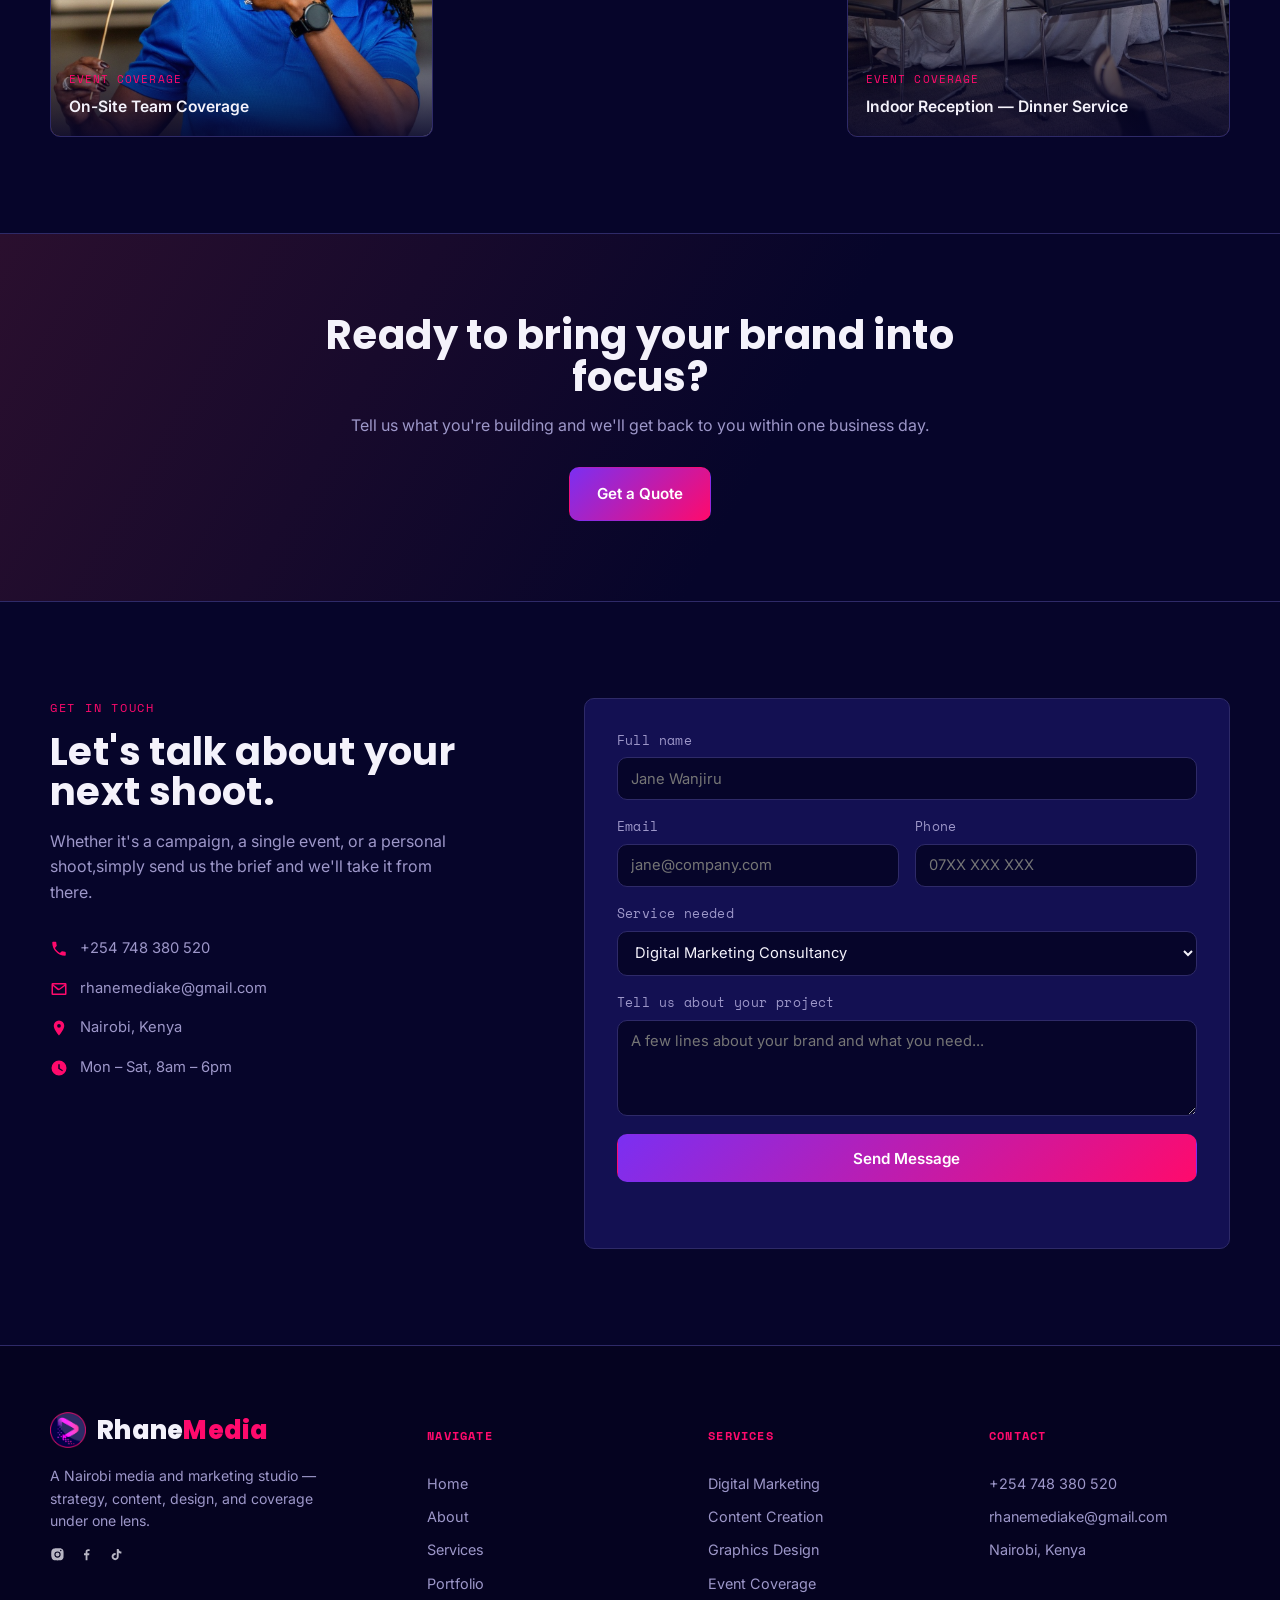
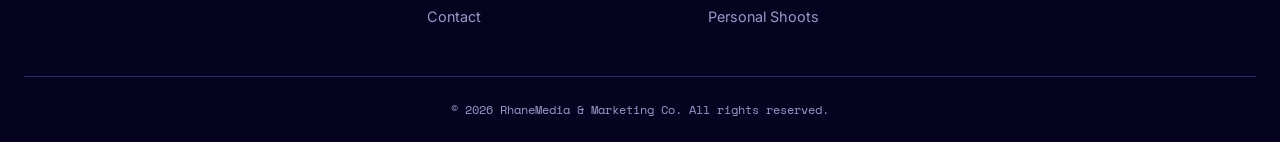
==== commit e4912c48: "sl" ====
--- a/index.html
+++ b/index.html
@@ -218,6 +218,16 @@
         <p>Portraits and personal branding shoots, shot wide open, with you in sharp focus and everything else softened out.</p>
       </article>
 
+      <article class="service-card reveal" id="svc-web">
+        <div class="service-card__bg" style="background-image:url('assets/outdoor-reception.jpg')"></div>
+        <div class="service-card__top">
+          <span class="service-card__setting"></span>
+          <span class="service-card__focus" aria-hidden="true"></span>
+        </div>
+        <h3>Website Development</h3>
+        <p>Custom website design and development, creating responsive and visually appealing websites tailored to your brand and audience.</p>
+      </article>
+
       <article class="service-card service-card--cta reveal">
         <h3>Not sure what you need?</h3>
         <p>Tell us about your brand and we'll put together a plan that fits your budget and your timeline.</p>
@@ -314,6 +324,7 @@
             <option>Graphics Design</option>
             <option>Event Coverage</option>
             <option>Personal Shoots</option>
+            <option>Website Development</option>
             <option>Not sure yet</option>
           </select>
         </div>
